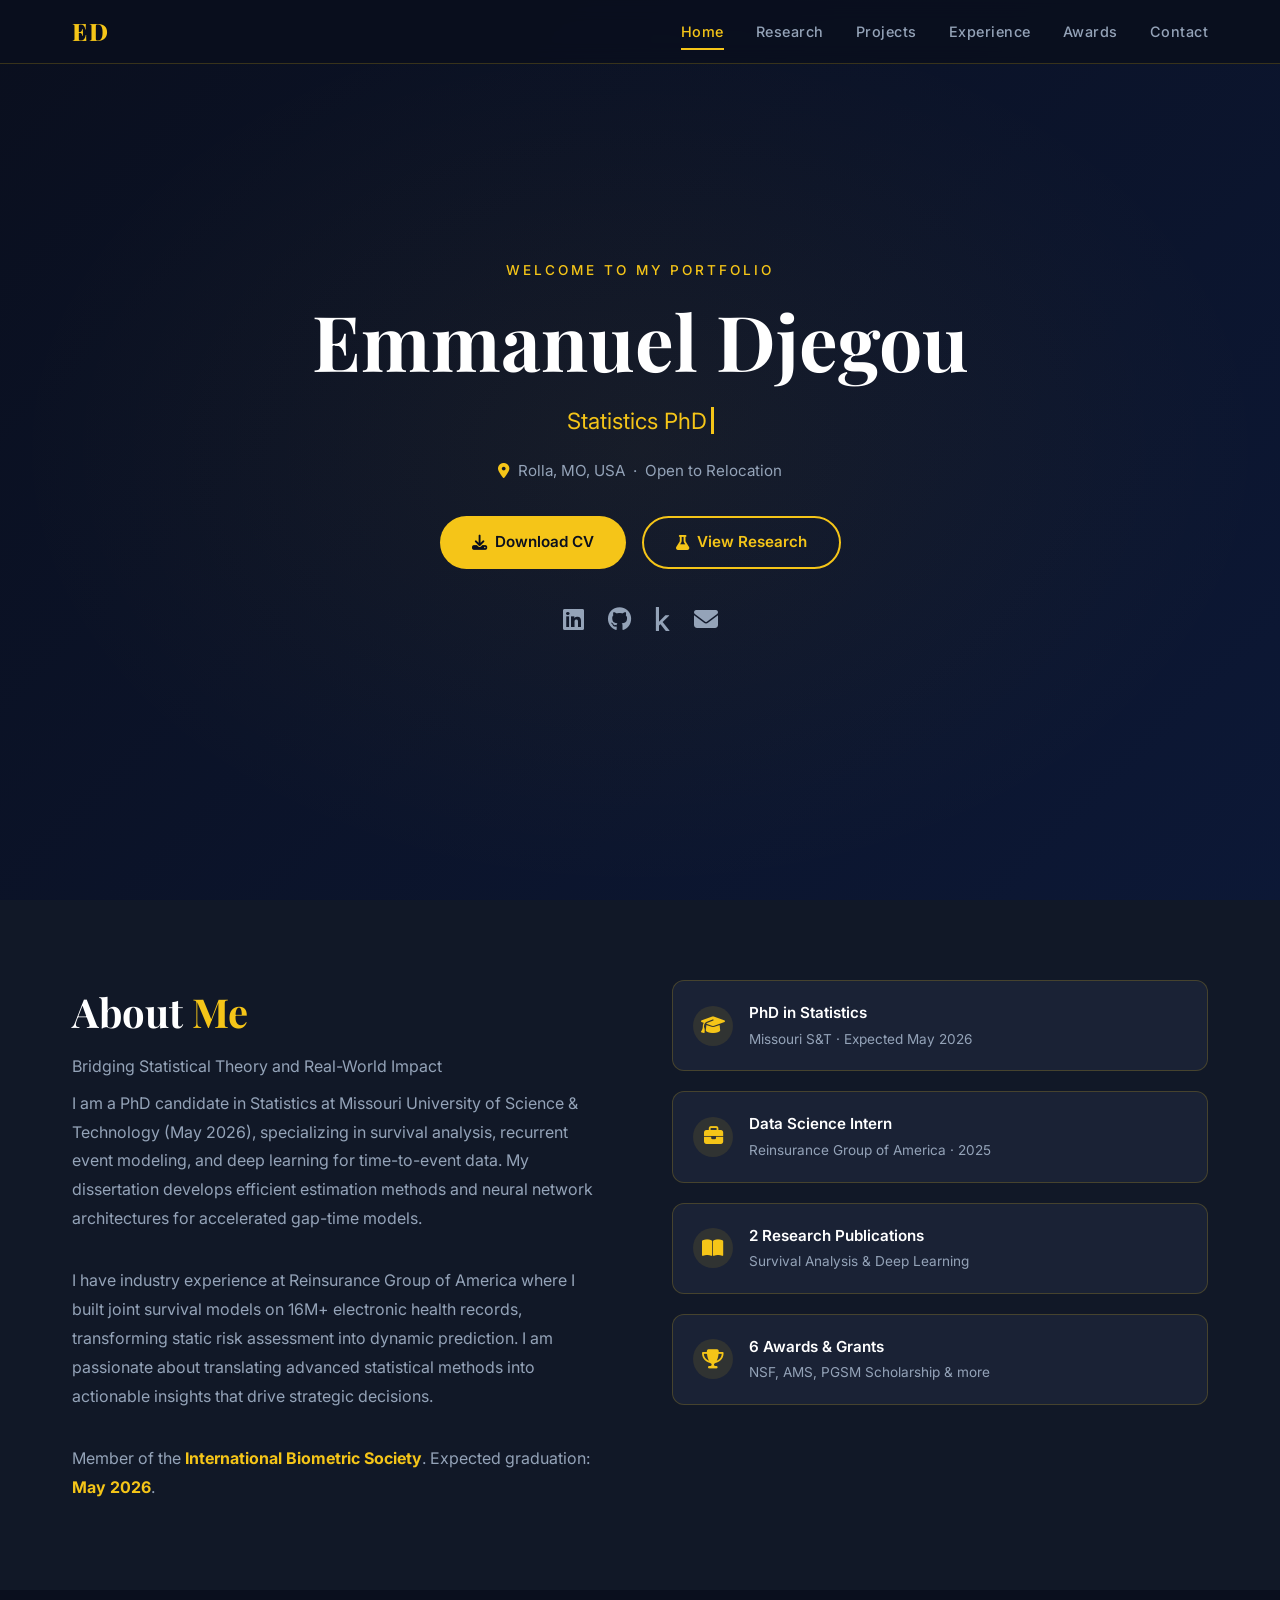
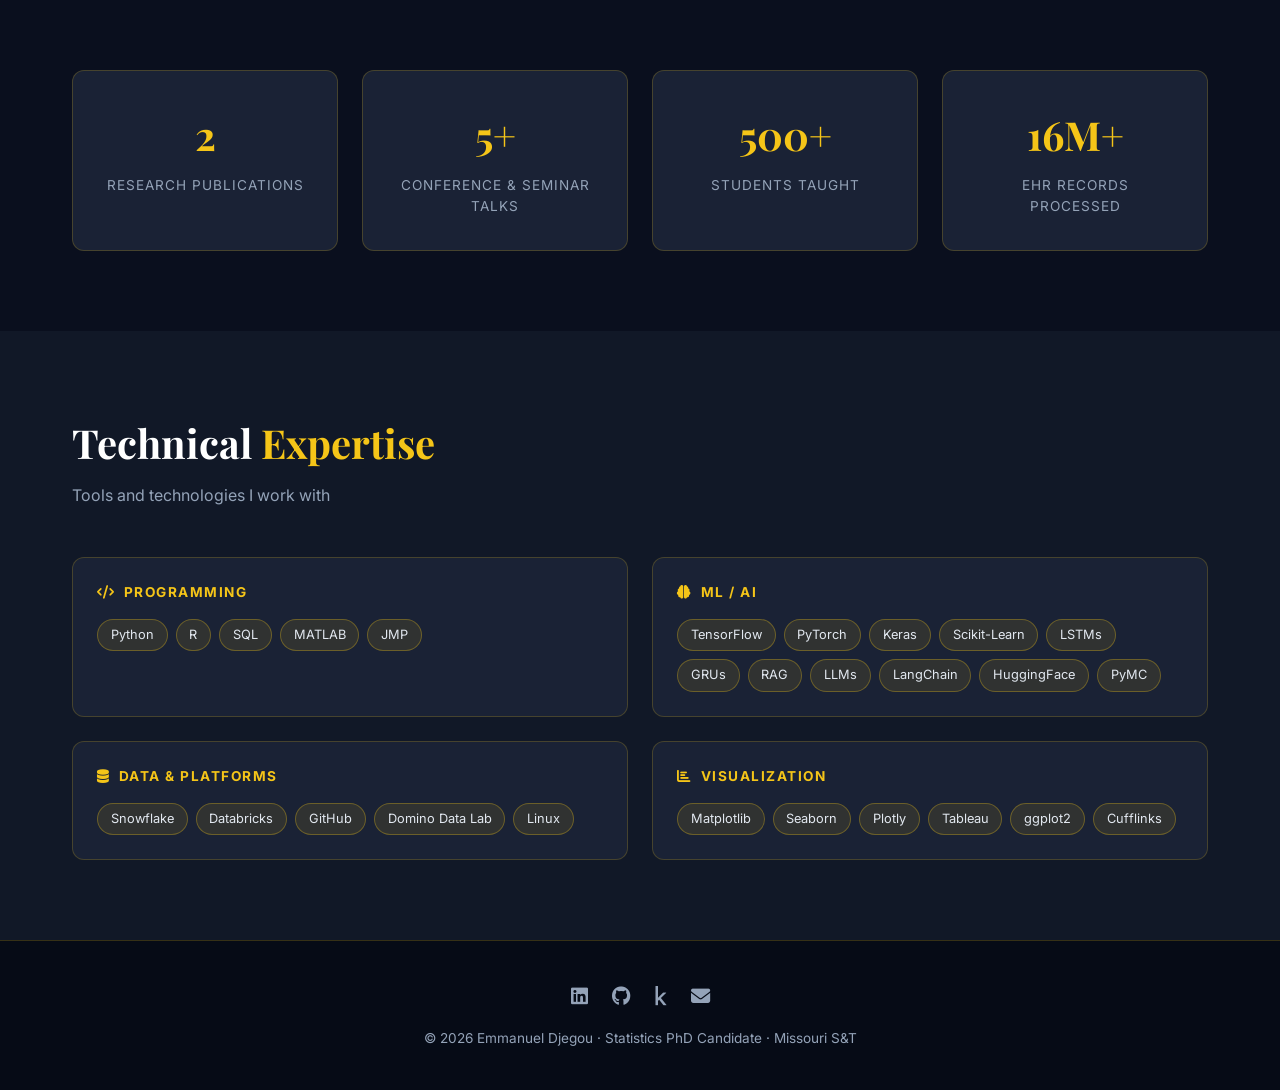
==== index.html @ 5331f529 "Build complete portfolio website for Emmanuel Djegou Agent-Logs-Url: https://github.com/EmmanuelMasa" ====
<!DOCTYPE html>
<html lang="en">
<head>
  <meta charset="UTF-8">
  <meta name="viewport" content="width=device-width, initial-scale=1.0">
  <meta name="description" content="Emmanuel Djegou — Statistics PhD Candidate at Missouri S&T specializing in survival analysis, deep learning, and recurrent event modeling.">
  <meta name="keywords" content="Emmanuel Djegou, Statistics, PhD, Survival Analysis, Deep Learning, Recurrent Events, Data Science, Missouri S&T">
  <meta property="og:title" content="Emmanuel Djegou | Statistics PhD & Data Scientist">
  <meta property="og:description" content="PhD candidate specializing in survival analysis, deep learning, and joint modeling for time-to-event data.">
  <meta property="og:type" content="website">
  <title>Emmanuel Djegou | Statistics PhD &amp; Data Scientist</title>
  <link rel="preconnect" href="https://fonts.googleapis.com">
  <link rel="preconnect" href="https://fonts.gstatic.com" crossorigin>
  <link href="https://fonts.googleapis.com/css2?family=Inter:wght@300;400;500;600;700&family=Playfair+Display:wght@400;600;700&display=swap" rel="stylesheet">
  <link rel="stylesheet" href="https://cdnjs.cloudflare.com/ajax/libs/font-awesome/6.5.0/css/all.min.css">
  <link rel="stylesheet" href="css/style.css">
  <link rel="stylesheet" href="css/animations.css">
</head>
<body>

  <!-- NAV -->
  <nav class="navbar">
    <div class="nav-container">
      <a href="index.html" class="nav-logo">ED</a>
      <button class="hamburger" aria-label="Toggle menu" aria-expanded="false">
        <span></span><span></span><span></span>
      </button>
      <ul class="nav-links">
        <li><a href="index.html">Home</a></li>
        <li><a href="research.html">Research</a></li>
        <li><a href="projects.html">Projects</a></li>
        <li><a href="experience.html">Experience</a></li>
        <li><a href="awards.html">Awards</a></li>
        <li><a href="contact.html">Contact</a></li>
      </ul>
    </div>
  </nav>

  <!-- HERO -->
  <section class="hero">
    <div class="hero-content">
      <p class="hero-eyebrow">Welcome to my portfolio</p>
      <h1 class="hero-name">Emmanuel Djegou</h1>
      <div class="hero-subtitle-wrapper">
        <span id="typing-text"></span><span class="typing-cursor"></span>
      </div>
      <p class="hero-location"><i class="fas fa-map-marker-alt"></i> Rolla, MO, USA &nbsp;&middot;&nbsp; Open to Relocation</p>
      <div class="hero-cta">
        <a href="files/cv.pdf" class="btn-primary" download><i class="fas fa-download"></i> Download CV</a>
        <a href="research.html" class="btn-secondary"><i class="fas fa-flask"></i> View Research</a>
      </div>
      <div class="hero-social">
        <a href="https://linkedin.com/in/emmanuel-djegou-5652b2254" target="_blank" rel="noopener" title="LinkedIn"><i class="fab fa-linkedin"></i></a>
        <a href="https://github.com/EmmanuelMasavoDjegou" target="_blank" rel="noopener" title="GitHub"><i class="fab fa-github"></i></a>
        <a href="https://www.kaggle.com/emmanueldjegou" target="_blank" rel="noopener" title="Kaggle"><i class="fab fa-kaggle"></i></a>
        <a href="mailto:emmanueldjegou5@gmail.com" title="Email"><i class="fas fa-envelope"></i></a>
      </div>
    </div>
  </section>

  <!-- ABOUT -->
  <section class="about-section">
    <div class="section-container">
      <div class="about-grid">
        <div class="about-text reveal">
          <h2 class="section-title">About <span>Me</span></h2>
          <p class="section-subtitle">Bridging Statistical Theory and Real-World Impact</p>
          <p>I am a PhD candidate in Statistics at Missouri University of Science &amp; Technology (May 2026), specializing in survival analysis, recurrent event modeling, and deep learning for time-to-event data. My dissertation develops efficient estimation methods and neural network architectures for accelerated gap-time models.</p>
          <br>
          <p>I have industry experience at Reinsurance Group of America where I built joint survival models on 16M+ electronic health records, transforming static risk assessment into dynamic prediction. I am passionate about translating advanced statistical methods into actionable insights that drive strategic decisions.</p>
          <br>
          <p>Member of the <strong style="color: var(--accent)">International Biometric Society</strong>. Expected graduation: <strong style="color: var(--accent)">May 2026</strong>.</p>
        </div>
        <div class="about-highlights reveal reveal-delay-2">
          <div class="highlight-item">
            <i class="fas fa-graduation-cap"></i>
            <div>
              <h4>PhD in Statistics</h4>
              <p>Missouri S&amp;T &middot; Expected May 2026</p>
            </div>
          </div>
          <div class="highlight-item">
            <i class="fas fa-briefcase"></i>
            <div>
              <h4>Data Science Intern</h4>
              <p>Reinsurance Group of America &middot; 2025</p>
            </div>
          </div>
          <div class="highlight-item">
            <i class="fas fa-book-open"></i>
            <div>
              <h4>2 Research Publications</h4>
              <p>Survival Analysis &amp; Deep Learning</p>
            </div>
          </div>
          <div class="highlight-item">
            <i class="fas fa-trophy"></i>
            <div>
              <h4>6 Awards &amp; Grants</h4>
              <p>NSF, AMS, PGSM Scholarship &amp; more</p>
            </div>
          </div>
        </div>
      </div>
    </div>
  </section>

  <!-- STATS -->
  <section class="stats-section">
    <div class="section-container">
      <div class="stats-grid">
        <div class="stat-card reveal reveal-delay-1">
          <div class="stat-number">2</div>
          <div class="stat-label">Research Publications</div>
        </div>
        <div class="stat-card reveal reveal-delay-2">
          <div class="stat-number">5+</div>
          <div class="stat-label">Conference &amp; Seminar Talks</div>
        </div>
        <div class="stat-card reveal reveal-delay-3">
          <div class="stat-number">500+</div>
          <div class="stat-label">Students Taught</div>
        </div>
        <div class="stat-card reveal reveal-delay-4">
          <div class="stat-number">16M+</div>
          <div class="stat-label">EHR Records Processed</div>
        </div>
      </div>
    </div>
  </section>

  <!-- SKILLS -->
  <section class="skills-section">
    <div class="section-container">
      <h2 class="section-title reveal">Technical <span>Expertise</span></h2>
      <p class="section-subtitle reveal">Tools and technologies I work with</p>
      <div class="skills-grid">
        <div class="skill-category reveal reveal-delay-1">
          <h3><i class="fas fa-code"></i> Programming</h3>
          <div class="skill-tags">
            <span class="skill-tag">Python</span>
            <span class="skill-tag">R</span>
            <span class="skill-tag">SQL</span>
            <span class="skill-tag">MATLAB</span>
            <span class="skill-tag">JMP</span>
          </div>
        </div>
        <div class="skill-category reveal reveal-delay-2">
          <h3><i class="fas fa-brain"></i> ML / AI</h3>
          <div class="skill-tags">
            <span class="skill-tag">TensorFlow</span>
            <span class="skill-tag">PyTorch</span>
            <span class="skill-tag">Keras</span>
            <span class="skill-tag">Scikit-Learn</span>
            <span class="skill-tag">LSTMs</span>
            <span class="skill-tag">GRUs</span>
            <span class="skill-tag">RAG</span>
            <span class="skill-tag">LLMs</span>
            <span class="skill-tag">LangChain</span>
            <span class="skill-tag">HuggingFace</span>
            <span class="skill-tag">PyMC</span>
          </div>
        </div>
        <div class="skill-category reveal reveal-delay-3">
          <h3><i class="fas fa-database"></i> Data &amp; Platforms</h3>
          <div class="skill-tags">
            <span class="skill-tag">Snowflake</span>
            <span class="skill-tag">Databricks</span>
            <span class="skill-tag">GitHub</span>
            <span class="skill-tag">Domino Data Lab</span>
            <span class="skill-tag">Linux</span>
          </div>
        </div>
        <div class="skill-category reveal reveal-delay-4">
          <h3><i class="fas fa-chart-bar"></i> Visualization</h3>
          <div class="skill-tags">
            <span class="skill-tag">Matplotlib</span>
            <span class="skill-tag">Seaborn</span>
            <span class="skill-tag">Plotly</span>
            <span class="skill-tag">Tableau</span>
            <span class="skill-tag">ggplot2</span>
            <span class="skill-tag">Cufflinks</span>
          </div>
        </div>
      </div>
    </div>
  </section>

  <!-- FOOTER -->
  <footer>
    <div class="footer-social">
      <a href="https://linkedin.com/in/emmanuel-djegou-5652b2254" target="_blank" rel="noopener"><i class="fab fa-linkedin"></i></a>
      <a href="https://github.com/EmmanuelMasavoDjegou" target="_blank" rel="noopener"><i class="fab fa-github"></i></a>
      <a href="https://www.kaggle.com/emmanueldjegou" target="_blank" rel="noopener"><i class="fab fa-kaggle"></i></a>
      <a href="mailto:emmanueldjegou5@gmail.com"><i class="fas fa-envelope"></i></a>
    </div>
    <p>&copy; 2026 Emmanuel Djegou &middot; Statistics PhD Candidate &middot; Missouri S&amp;T</p>
  </footer>

  <script src="js/main.js"></script>
</body>
</html>
---- css/style.css ----
/* ============================================================
   Emmanuel Djegou — Portfolio Stylesheet
   ============================================================ */

/* CSS Variables */
:root {
  --bg-primary: #0a0f1e;
  --bg-secondary: #111827;
  --bg-card: #1a2235;
  --accent: #f5c518;
  --accent-hover: #e6b800;
  --text-primary: #e2e8f0;
  --text-secondary: #94a3b8;
  --border: rgba(245, 197, 24, 0.2);
  --glass: rgba(26, 34, 53, 0.8);
  --shadow: 0 8px 32px rgba(0,0,0,0.4);
  --radius: 12px;
  --transition: all 0.3s cubic-bezier(0.4, 0, 0.2, 1);
}

/* ============================================================
   Global Reset & Base
   ============================================================ */
* {
  box-sizing: border-box;
  margin: 0;
  padding: 0;
}

html {
  scroll-behavior: smooth;
}

body {
  font-family: 'Inter', sans-serif;
  background: var(--bg-primary);
  color: var(--text-primary);
  line-height: 1.6;
  -webkit-font-smoothing: antialiased;
}

::selection {
  background: var(--accent);
  color: #0a0f1e;
}

a {
  color: inherit;
  text-decoration: none;
}

img {
  max-width: 100%;
  display: block;
}

/* ============================================================
   Navigation
   ============================================================ */
.navbar {
  position: fixed;
  top: 0;
  left: 0;
  right: 0;
  height: 64px;
  background: rgba(10, 15, 30, 0.95);
  backdrop-filter: blur(10px);
  -webkit-backdrop-filter: blur(10px);
  border-bottom: 1px solid var(--border);
  z-index: 1000;
  transition: var(--transition);
}

.navbar.scrolled {
  background: rgba(10, 15, 30, 0.99);
  box-shadow: 0 4px 20px rgba(0, 0, 0, 0.5);
}

.nav-container {
  max-width: 1200px;
  margin: 0 auto;
  padding: 0 2rem;
  height: 100%;
  display: flex;
  align-items: center;
  justify-content: space-between;
}

.nav-logo {
  font-family: 'Playfair Display', serif;
  color: var(--accent);
  font-size: 1.5rem;
  font-weight: 800;
  letter-spacing: 2px;
  text-decoration: none;
}

.nav-links {
  display: flex;
  gap: 2rem;
  list-style: none;
}

.nav-links a {
  color: var(--text-secondary);
  text-decoration: none;
  font-size: 0.9rem;
  font-weight: 500;
  letter-spacing: 0.5px;
  padding: 0.5rem 0;
  border-bottom: 2px solid transparent;
  transition: var(--transition);
}

.nav-links a:hover,
.nav-links a.active {
  color: var(--accent);
  border-bottom-color: var(--accent);
}

/* Hamburger */
.hamburger {
  display: none;
  flex-direction: column;
  justify-content: space-between;
  width: 28px;
  height: 20px;
  background: none;
  border: none;
  cursor: pointer;
  padding: 0;
}

.hamburger span {
  display: block;
  height: 2px;
  background: var(--text-primary);
  border-radius: 2px;
  transition: var(--transition);
}

.hamburger.open span:nth-child(1) {
  transform: translateY(9px) rotate(45deg);
}
.hamburger.open span:nth-child(2) {
  opacity: 0;
}
.hamburger.open span:nth-child(3) {
  transform: translateY(-9px) rotate(-45deg);
}

@media (max-width: 768px) {
  .hamburger {
    display: flex;
  }

  .nav-links {
    position: fixed;
    top: 64px;
    left: 0;
    right: 0;
    background: rgba(10, 15, 30, 0.98);
    backdrop-filter: blur(10px);
    flex-direction: column;
    align-items: center;
    gap: 0;
    padding: 0;
    max-height: 0;
    overflow: hidden;
    transition: max-height 0.3s ease, padding 0.3s ease;
    border-bottom: 1px solid var(--border);
  }

  .nav-links.nav-open {
    max-height: 400px;
    padding: 1rem 0;
  }

  .nav-links li {
    width: 100%;
    text-align: center;
  }

  .nav-links a {
    display: block;
    padding: 0.9rem 2rem;
    border-bottom: none;
    border-top: 1px solid rgba(255,255,255,0.05);
  }

  .nav-links a:hover,
  .nav-links a.active {
    background: rgba(245, 197, 24, 0.1);
    border-bottom: none;
  }
}

/* ============================================================
   Hero Section
   ============================================================ */
.hero {
  min-height: 100vh;
  display: flex;
  align-items: center;
  justify-content: center;
  text-align: center;
  background: linear-gradient(135deg, #0a0f1e, #0d1b3e, #0a0f1e, #1a0f2e);
  background-size: 400% 400%;
  animation: gradientShift 15s ease infinite;
  position: relative;
  overflow: hidden;
}

.hero::before {
  content: '';
  position: absolute;
  top: 0;
  left: 0;
  right: 0;
  bottom: 0;
  background: radial-gradient(ellipse at center, rgba(245,197,24,0.05) 0%, transparent 70%);
  pointer-events: none;
}

.hero-content {
  position: relative;
  z-index: 1;
  padding: 0 2rem;
  max-width: 800px;
}

.hero-eyebrow {
  font-size: 0.85rem;
  text-transform: uppercase;
  letter-spacing: 3px;
  color: var(--accent);
  margin-bottom: 1rem;
  font-weight: 500;
}

.hero-name {
  font-family: 'Playfair Display', serif;
  font-size: clamp(2.5rem, 6vw, 5rem);
  font-weight: 700;
  color: white;
  margin-bottom: 1rem;
  line-height: 1.1;
}

.hero-subtitle-wrapper {
  font-size: clamp(1rem, 2.5vw, 1.4rem);
  color: var(--accent);
  min-height: 2em;
  margin-bottom: 0.5rem;
  display: flex;
  align-items: center;
  justify-content: center;
}

.hero-location {
  color: var(--text-secondary);
  margin: 1rem 0;
  font-size: 0.95rem;
}

.hero-location i {
  color: var(--accent);
  margin-right: 0.3rem;
}

.hero-cta {
  display: flex;
  gap: 1rem;
  justify-content: center;
  flex-wrap: wrap;
  margin-top: 2rem;
}

.btn-primary {
  background: var(--accent);
  color: #0a0f1e;
  padding: 0.8rem 2rem;
  border-radius: 50px;
  font-weight: 600;
  font-size: 0.95rem;
  border: none;
  cursor: pointer;
  transition: var(--transition);
  text-decoration: none;
  display: inline-flex;
  align-items: center;
  gap: 0.5rem;
}

.btn-primary:hover {
  background: var(--accent-hover);
  transform: translateY(-2px);
  box-shadow: 0 8px 25px rgba(245, 197, 24, 0.4);
  color: #0a0f1e;
}

.btn-secondary {
  background: transparent;
  color: var(--accent);
  padding: 0.8rem 2rem;
  border-radius: 50px;
  font-weight: 600;
  font-size: 0.95rem;
  border: 2px solid var(--accent);
  cursor: pointer;
  transition: var(--transition);
  text-decoration: none;
  display: inline-flex;
  align-items: center;
  gap: 0.5rem;
}

.btn-secondary:hover {
  background: var(--accent);
  color: #0a0f1e;
  transform: translateY(-2px);
  box-shadow: 0 8px 25px rgba(245, 197, 24, 0.3);
}

.hero-social {
  display: flex;
  gap: 1.5rem;
  justify-content: center;
  margin-top: 2rem;
}

.hero-social a {
  color: var(--text-secondary);
  font-size: 1.5rem;
  transition: var(--transition);
  display: inline-block;
}

.hero-social a:hover {
  color: var(--accent);
  transform: translateY(-3px);
}

/* ============================================================
   Section Base Styles
   ============================================================ */
section {
  padding: 5rem 0;
}

.section-container {
  max-width: 1200px;
  margin: 0 auto;
  padding: 0 2rem;
}

.section-title {
  font-family: 'Playfair Display', serif;
  font-size: clamp(1.8rem, 4vw, 2.5rem);
  color: white;
  margin-bottom: 0.5rem;
}

.section-title span {
  color: var(--accent);
}

.section-subtitle {
  color: var(--text-secondary);
  margin-bottom: 3rem;
  font-size: 1rem;
}

/* Alternating section backgrounds */
.about-section,
.skills-section,
.contact-section {
  background: var(--bg-secondary);
}

.stats-section,
.hero-section {
  background: var(--bg-primary);
}

/* ============================================================
   About Section
   ============================================================ */
.about-grid {
  display: grid;
  grid-template-columns: 1fr 1fr;
  gap: 4rem;
  align-items: start;
}

.about-text p {
  color: var(--text-secondary);
  margin-bottom: 0.5rem;
  line-height: 1.8;
}

.about-highlights {
  display: flex;
  flex-direction: column;
  gap: 1.25rem;
}

.highlight-item {
  display: flex;
  align-items: center;
  gap: 1rem;
  background: var(--bg-card);
  border: 1px solid var(--border);
  border-radius: var(--radius);
  padding: 1.25rem;
  transition: var(--transition);
}

.highlight-item:hover {
  border-color: var(--accent);
  transform: translateX(4px);
}

.highlight-item > i {
  font-size: 1.2rem;
  color: var(--accent);
  background: rgba(245, 197, 24, 0.1);
  width: 40px;
  height: 40px;
  border-radius: 50%;
  display: flex;
  align-items: center;
  justify-content: center;
  flex-shrink: 0;
}

.highlight-item div h4 {
  color: white;
  font-size: 0.95rem;
  font-weight: 600;
  margin-bottom: 0.2rem;
}

.highlight-item div p {
  color: var(--text-secondary);
  font-size: 0.85rem;
}

@media (max-width: 768px) {
  .about-grid {
    grid-template-columns: 1fr;
    gap: 2rem;
  }
}

/* ============================================================
   Stats Section
   ============================================================ */
.stats-grid {
  display: grid;
  grid-template-columns: repeat(4, 1fr);
  gap: 1.5rem;
}

.stat-card {
  background: var(--bg-card);
  border: 1px solid var(--border);
  border-radius: var(--radius);
  padding: 2rem;
  text-align: center;
  transition: var(--transition);
}

.stat-card:hover {
  border-color: var(--accent);
  transform: translateY(-4px);
  box-shadow: 0 12px 30px rgba(245, 197, 24, 0.15);
}

.stat-number {
  font-family: 'Playfair Display', serif;
  font-size: 2.5rem;
  font-weight: 700;
  color: var(--accent);
}

.stat-label {
  color: var(--text-secondary);
  font-size: 0.85rem;
  text-transform: uppercase;
  letter-spacing: 1px;
  margin-top: 0.5rem;
}

@media (max-width: 768px) {
  .stats-grid {
    grid-template-columns: repeat(2, 1fr);
  }
}

@media (max-width: 480px) {
  .stats-grid {
    grid-template-columns: 1fr;
  }
}

/* ============================================================
   Skills Section
   ============================================================ */
.skills-grid {
  display: grid;
  grid-template-columns: repeat(2, 1fr);
  gap: 1.5rem;
}

.skill-category {
  background: var(--bg-card);
  border: 1px solid var(--border);
  border-radius: var(--radius);
  padding: 1.5rem;
  transition: var(--transition);
}

.skill-category:hover {
  border-color: var(--accent);
}

.skill-category h3 {
  color: var(--accent);
  margin-bottom: 1rem;
  font-size: 0.85rem;
  text-transform: uppercase;
  letter-spacing: 1.5px;
  display: flex;
  align-items: center;
  gap: 0.5rem;
}

.skill-tags {
  display: flex;
  flex-wrap: wrap;
  gap: 0.5rem;
}

.skill-tag {
  background: rgba(245, 197, 24, 0.1);
  color: var(--text-primary);
  border: 1px solid rgba(245, 197, 24, 0.3);
  border-radius: 20px;
  padding: 0.3rem 0.8rem;
  font-size: 0.8rem;
  transition: var(--transition);
}

.skill-tag:hover {
  background: rgba(245, 197, 24, 0.2);
  border-color: var(--accent);
}

@media (max-width: 768px) {
  .skills-grid {
    grid-template-columns: 1fr;
  }
}

/* ============================================================
   Glassmorphism Cards
   ============================================================ */
.glass-card {
  background: var(--glass);
  backdrop-filter: blur(10px);
  -webkit-backdrop-filter: blur(10px);
  border: 1px solid var(--border);
  border-radius: var(--radius);
  padding: 2rem;
  transition: var(--transition);
  position: relative;
}

.glass-card:hover {
  transform: translateY(-4px);
  border-color: var(--accent);
  box-shadow: 0 16px 40px rgba(245, 197, 24, 0.15);
}

.card-grid {
  display: grid;
  grid-template-columns: repeat(auto-fit, minmax(350px, 1fr));
  gap: 2rem;
}

.card-badge {
  display: inline-block;
  background: rgba(245, 197, 24, 0.15);
  color: var(--accent);
  border: 1px solid rgba(245, 197, 24, 0.4);
  border-radius: 20px;
  padding: 0.2rem 0.75rem;
  font-size: 0.8rem;
  font-weight: 600;
  margin-bottom: 1rem;
}

.card-title {
  font-family: 'Playfair Display', serif;
  font-size: 1.2rem;
  color: white;
  margin-bottom: 0.75rem;
  line-height: 1.4;
}

.card-authors {
  color: var(--text-secondary);
  font-size: 0.9rem;
  margin-bottom: 0.75rem;
  font-style: italic;
}

.card-description {
  color: var(--text-secondary);
  font-size: 0.9rem;
  line-height: 1.7;
  margin-bottom: 1rem;
}

.card-tags {
  display: flex;
  flex-wrap: wrap;
  gap: 0.5rem;
  margin-bottom: 1.5rem;
}

.card-tag {
  background: rgba(245, 197, 24, 0.08);
  color: var(--text-secondary);
  border: 1px solid rgba(245, 197, 24, 0.25);
  border-radius: 20px;
  padding: 0.2rem 0.65rem;
  font-size: 0.78rem;
  transition: var(--transition);
}

.card-link {
  display: inline-flex;
  align-items: center;
  gap: 0.5rem;
  color: var(--accent);
  text-decoration: none;
  font-weight: 600;
  font-size: 0.9rem;
  transition: var(--transition);
}

.card-link:hover {
  gap: 0.75rem;
  color: var(--accent-hover);
}

.card-lang-badge {
  position: absolute;
  top: 1.5rem;
  right: 1.5rem;
  background: transparent;
  color: var(--accent);
  border: 1px solid var(--accent);
  border-radius: 6px;
  padding: 0.15rem 0.6rem;
  font-size: 0.75rem;
  font-weight: 600;
}

.card-result {
  background: rgba(245, 197, 24, 0.08);
  border-left: 3px solid var(--accent);
  padding: 0.5rem 1rem;
  border-radius: 0 6px 6px 0;
  font-size: 0.88rem;
  color: var(--accent);
  font-weight: 600;
  margin-bottom: 1rem;
}

@media (max-width: 768px) {
  .card-grid {
    grid-template-columns: 1fr;
  }
}

/* ============================================================
   Timeline (Experience)
   ============================================================ */
.timeline {
  position: relative;
  padding-left: 2rem;
}

.timeline::before {
  content: '';
  position: absolute;
  left: 0;
  top: 0;
  bottom: 0;
  width: 2px;
  background: linear-gradient(to bottom, var(--accent), transparent);
}

.timeline-item {
  position: relative;
  padding-left: 2rem;
  padding-bottom: 3rem;
}

.timeline-item:last-child {
  padding-bottom: 0;
}

.timeline-item::before {
  content: '';
  position: absolute;
  left: -2.45rem;
  top: 0.4rem;
  width: 14px;
  height: 14px;
  border-radius: 50%;
  background: var(--accent);
  border: 3px solid var(--bg-primary);
  box-shadow: 0 0 0 3px rgba(245, 197, 24, 0.3);
}

.timeline-header {
  display: flex;
  justify-content: space-between;
  align-items: flex-start;
  flex-wrap: wrap;
  gap: 1rem;
  margin-bottom: 0.75rem;
}

.timeline-role {
  font-size: 1.1rem;
  font-weight: 600;
  color: white;
  margin-bottom: 0.25rem;
}

.timeline-company {
  color: var(--accent);
  font-size: 0.9rem;
  font-weight: 500;
}

.timeline-meta {
  text-align: right;
}

.timeline-date {
  color: var(--text-secondary);
  font-size: 0.85rem;
  white-space: nowrap;
  display: block;
}

.timeline-location {
  color: var(--text-secondary);
  font-size: 0.82rem;
  display: block;
  margin-top: 0.2rem;
}

.timeline-body {
  background: var(--bg-card);
  border: 1px solid var(--border);
  border-radius: var(--radius);
  padding: 1.25rem 1.5rem;
}

.timeline-item ul {
  list-style: none;
  margin-top: 0;
}

.timeline-item ul li {
  color: var(--text-secondary);
  font-size: 0.9rem;
  padding: 0.3rem 0;
  padding-left: 1.2rem;
  position: relative;
}

.timeline-item ul li::before {
  content: '▸';
  position: absolute;
  left: 0;
  color: var(--accent);
}

/* ============================================================
   Education
   ============================================================ */
.edu-grid {
  display: grid;
  grid-template-columns: repeat(auto-fit, minmax(300px, 1fr));
  gap: 1.5rem;
}

.edu-card {
  background: var(--bg-card);
  border: 1px solid var(--border);
  border-radius: var(--radius);
  padding: 1.75rem;
  transition: var(--transition);
}

.edu-card:hover {
  border-color: var(--accent);
}

.edu-degree {
  font-family: 'Playfair Display', serif;
  font-size: 1.15rem;
  color: white;
  margin-bottom: 0.3rem;
}

.edu-school {
  color: var(--accent);
  font-size: 0.9rem;
  font-weight: 500;
  margin-bottom: 0.5rem;
}

.edu-date {
  color: var(--text-secondary);
  font-size: 0.85rem;
  margin-bottom: 1rem;
}

.edu-details {
  color: var(--text-secondary);
  font-size: 0.88rem;
  line-height: 1.7;
}

.edu-details li {
  list-style: none;
  padding-left: 1.2rem;
  position: relative;
  margin-bottom: 0.3rem;
}

.edu-details li::before {
  content: '▸';
  position: absolute;
  left: 0;
  color: var(--accent);
  font-size: 0.8rem;
}

.coursework-grid {
  display: grid;
  grid-template-columns: 1fr 1fr;
  gap: 0.25rem 1rem;
  margin-top: 0.75rem;
}

/* ============================================================
   Awards Grid
   ============================================================ */
.awards-grid {
  display: grid;
  grid-template-columns: repeat(auto-fit, minmax(280px, 1fr));
  gap: 1.5rem;
}

.award-card {
  background: var(--bg-card);
  border: 1px solid var(--border);
  border-radius: var(--radius);
  padding: 1.5rem;
  border-left: 4px solid var(--accent);
  transition: var(--transition);
}

.award-card:hover {
  transform: translateY(-3px);
  box-shadow: var(--shadow);
}

.award-title {
  color: white;
  font-weight: 600;
  font-size: 0.95rem;
  margin-bottom: 0.4rem;
}

.award-org {
  color: var(--text-secondary);
  font-size: 0.85rem;
  margin-bottom: 0.4rem;
}

.award-date {
  color: var(--accent);
  font-size: 0.85rem;
  font-weight: 600;
}

.cert-card {
  background: var(--bg-card);
  border: 1px solid var(--border);
  border-radius: var(--radius);
  padding: 1.5rem;
  border-left: 4px solid #4a9eff;
  transition: var(--transition);
}

.cert-card:hover {
  transform: translateY(-3px);
  box-shadow: var(--shadow);
}

.cert-title {
  color: white;
  font-weight: 600;
  font-size: 0.95rem;
  margin-bottom: 0.4rem;
}

.cert-issuer {
  color: var(--text-secondary);
  font-size: 0.85rem;
  margin-bottom: 0.4rem;
}

.cert-date {
  color: #4a9eff;
  font-size: 0.85rem;
  font-weight: 600;
}

/* ============================================================
   Conference Talks
   ============================================================ */
.talks-section h3 {
  font-size: 1.1rem;
  color: white;
  margin: 2rem 0 1rem;
  padding-bottom: 0.5rem;
  border-bottom: 1px solid var(--border);
}

.talks-section h3:first-child {
  margin-top: 0;
}

.talk-card {
  background: var(--bg-card);
  border: 1px solid var(--border);
  border-radius: var(--radius);
  padding: 1.25rem 1.5rem;
  margin-bottom: 1rem;
  display: flex;
  align-items: flex-start;
  gap: 1rem;
  transition: var(--transition);
}

.talk-card:hover {
  border-color: var(--accent);
  transform: translateX(4px);
}

.talk-icon {
  color: var(--accent);
  font-size: 1rem;
  margin-top: 0.2rem;
  flex-shrink: 0;
}

.talk-content {
  flex: 1;
}

.talk-title {
  color: white;
  font-weight: 600;
  font-size: 0.95rem;
  margin-bottom: 0.4rem;
}

.talk-venue {
  color: var(--text-secondary);
  font-size: 0.85rem;
}

.talk-date-badge {
  background: rgba(245, 197, 24, 0.1);
  color: var(--accent);
  border: 1px solid rgba(245, 197, 24, 0.3);
  border-radius: 20px;
  padding: 0.2rem 0.75rem;
  font-size: 0.78rem;
  font-weight: 600;
  white-space: nowrap;
  flex-shrink: 0;
}

/* ============================================================
   Leadership Cards
   ============================================================ */
.leadership-grid {
  display: grid;
  grid-template-columns: repeat(auto-fit, minmax(340px, 1fr));
  gap: 1.5rem;
}

.leadership-card {
  background: var(--bg-card);
  border: 1px solid var(--border);
  border-radius: var(--radius);
  padding: 1.75rem;
  transition: var(--transition);
}

.leadership-card:hover {
  border-color: var(--accent);
}

.leadership-role {
  font-size: 1.05rem;
  font-weight: 600;
  color: white;
  margin-bottom: 0.25rem;
}

.leadership-org {
  color: var(--accent);
  font-size: 0.9rem;
  margin-bottom: 0.5rem;
}

.leadership-period {
  color: var(--text-secondary);
  font-size: 0.85rem;
  margin-bottom: 1rem;
}

.leadership-card ul {
  list-style: none;
}

.leadership-card ul li {
  color: var(--text-secondary);
  font-size: 0.88rem;
  padding: 0.3rem 0;
  padding-left: 1.2rem;
  position: relative;
}

.leadership-card ul li::before {
  content: '▸';
  position: absolute;
  left: 0;
  color: var(--accent);
}

/* ============================================================
   Contact
   ============================================================ */
.contact-grid {
  display: grid;
  grid-template-columns: 1fr 1fr;
  gap: 3rem;
}

.contact-info-title {
  font-family: 'Playfair Display', serif;
  font-size: 1.3rem;
  color: white;
  margin-bottom: 1.5rem;
}

.contact-card {
  background: var(--bg-card);
  border: 1px solid var(--border);
  border-radius: var(--radius);
  padding: 1.25rem;
  display: flex;
  align-items: center;
  gap: 1rem;
  margin-bottom: 1rem;
  transition: var(--transition);
}

.contact-card:hover {
  border-color: var(--accent);
}

.contact-icon {
  width: 48px;
  height: 48px;
  background: rgba(245, 197, 24, 0.1);
  border-radius: 50%;
  display: flex;
  align-items: center;
  justify-content: center;
  color: var(--accent);
  font-size: 1.2rem;
  flex-shrink: 0;
}

.contact-text .contact-label {
  color: var(--text-secondary);
  font-size: 0.8rem;
  text-transform: uppercase;
  letter-spacing: 1px;
  display: block;
  margin-bottom: 0.2rem;
}

.contact-text .contact-value {
  color: white;
  text-decoration: none;
  font-size: 0.92rem;
  transition: var(--transition);
}

.contact-text .contact-value:hover {
  color: var(--accent);
}

.availability-note {
  background: rgba(245, 197, 24, 0.08);
  border: 1px solid rgba(245, 197, 24, 0.2);
  border-radius: var(--radius);
  padding: 1rem 1.25rem;
  margin-top: 1.5rem;
}

.availability-note p {
  color: var(--text-secondary);
  font-size: 0.88rem;
  line-height: 1.6;
}

.availability-note strong {
  color: var(--accent);
}

/* Contact Form */
.contact-form-title {
  font-family: 'Playfair Display', serif;
  font-size: 1.3rem;
  color: white;
  margin-bottom: 1.5rem;
}

.contact-form {
  display: flex;
  flex-direction: column;
  gap: 1rem;
}

.form-group {
  display: flex;
  flex-direction: column;
  gap: 0.4rem;
}

.form-group label {
  color: var(--text-secondary);
  font-size: 0.85rem;
  font-weight: 500;
  text-transform: uppercase;
  letter-spacing: 0.5px;
}

.form-group input,
.form-group textarea,
.form-group select {
  background: var(--bg-card);
  border: 1px solid var(--border);
  color: var(--text-primary);
  border-radius: 8px;
  padding: 0.875rem 1rem;
  width: 100%;
  outline: none;
  font-family: 'Inter', sans-serif;
  font-size: 0.9rem;
  transition: var(--transition);
}

.form-group input::placeholder,
.form-group textarea::placeholder {
  color: var(--text-secondary);
}

.form-group input:focus,
.form-group textarea:focus {
  border-color: var(--accent);
  box-shadow: 0 0 0 3px rgba(245, 197, 24, 0.1);
}

.form-group textarea {
  resize: vertical;
  min-height: 140px;
}

.btn-primary.full-width {
  width: 100%;
  justify-content: center;
}

@media (max-width: 768px) {
  .contact-grid {
    grid-template-columns: 1fr;
    gap: 2rem;
  }
}

/* ============================================================
   Page Header (inner pages)
   ============================================================ */
.page-header {
  padding: 8rem 2rem 4rem;
  background: var(--bg-secondary);
  text-align: center;
  border-bottom: 1px solid var(--border);
}

.page-header .section-title {
  font-size: clamp(2rem, 5vw, 3rem);
  margin-bottom: 0.75rem;
}

.page-header .section-subtitle {
  margin-bottom: 0;
  font-size: 1.05rem;
}

/* ============================================================
   Footer
   ============================================================ */
footer {
  background: #060b16;
  border-top: 1px solid var(--border);
  padding: 2.5rem 2rem;
  text-align: center;
}

.footer-social {
  display: flex;
  justify-content: center;
  gap: 1.5rem;
  margin-bottom: 1rem;
}

.footer-social a {
  color: var(--text-secondary);
  font-size: 1.2rem;
  transition: var(--transition);
  display: inline-block;
}

.footer-social a:hover {
  color: var(--accent);
  transform: translateY(-2px);
}

footer p {
  color: var(--text-secondary);
  font-size: 0.85rem;
}

/* ============================================================
   Utility
   ============================================================ */
.section-divider {
  height: 1px;
  background: var(--border);
  margin: 3rem 0;
}

.text-accent {
  color: var(--accent);
}

.mb-1 { margin-bottom: 0.5rem; }
.mb-2 { margin-bottom: 1rem; }
.mb-3 { margin-bottom: 1.5rem; }

/* ============================================================
   Responsive General
   ============================================================ */
@media (max-width: 480px) {
  .hero-cta {
    flex-direction: column;
    align-items: center;
  }

  .btn-primary,
  .btn-secondary {
    width: 100%;
    justify-content: center;
  }

  section {
    padding: 3.5rem 0;
  }

  .page-header {
    padding: 7rem 1.5rem 3rem;
  }
}
---- css/animations.css ----
/* Fade-in-up animation for scroll reveal */
.reveal {
  opacity: 0;
  transform: translateY(30px);
  transition: opacity 0.7s ease, transform 0.7s ease;
}
.reveal.visible {
  opacity: 1;
  transform: translateY(0);
}

/* Stagger delays for grid items */
.reveal-delay-1 { transition-delay: 0.1s; }
.reveal-delay-2 { transition-delay: 0.2s; }
.reveal-delay-3 { transition-delay: 0.3s; }
.reveal-delay-4 { transition-delay: 0.4s; }

/* Hero gradient animation */
@keyframes gradientShift {
  0% { background-position: 0% 50%; }
  50% { background-position: 100% 50%; }
  100% { background-position: 0% 50%; }
}

/* Typing cursor blink */
@keyframes blink {
  0%, 100% { opacity: 1; }
  50% { opacity: 0; }
}
.typing-cursor {
  display: inline-block;
  width: 3px;
  height: 1.2em;
  background: var(--accent);
  margin-left: 4px;
  vertical-align: middle;
  animation: blink 1s infinite;
}

/* Pulse glow for accent elements */
@keyframes pulseGlow {
  0%, 100% { box-shadow: 0 0 8px rgba(245,197,24,0.3); }
  50% { box-shadow: 0 0 20px rgba(245,197,24,0.6); }
}

/* Page fade transition */
@keyframes pageFadeIn {
  from { opacity: 0; }
  to { opacity: 1; }
}
body {
  animation: pageFadeIn 0.4s ease;
}
body.fade-out {
  opacity: 0;
  transition: opacity 0.3s ease;
}

/* Shimmer effect for stat numbers */
@keyframes shimmer {
  0% { background-position: -200% center; }
  100% { background-position: 200% center; }
}

/* Float animation for hero elements */
@keyframes float {
  0%, 100% { transform: translateY(0px); }
  50% { transform: translateY(-8px); }
}
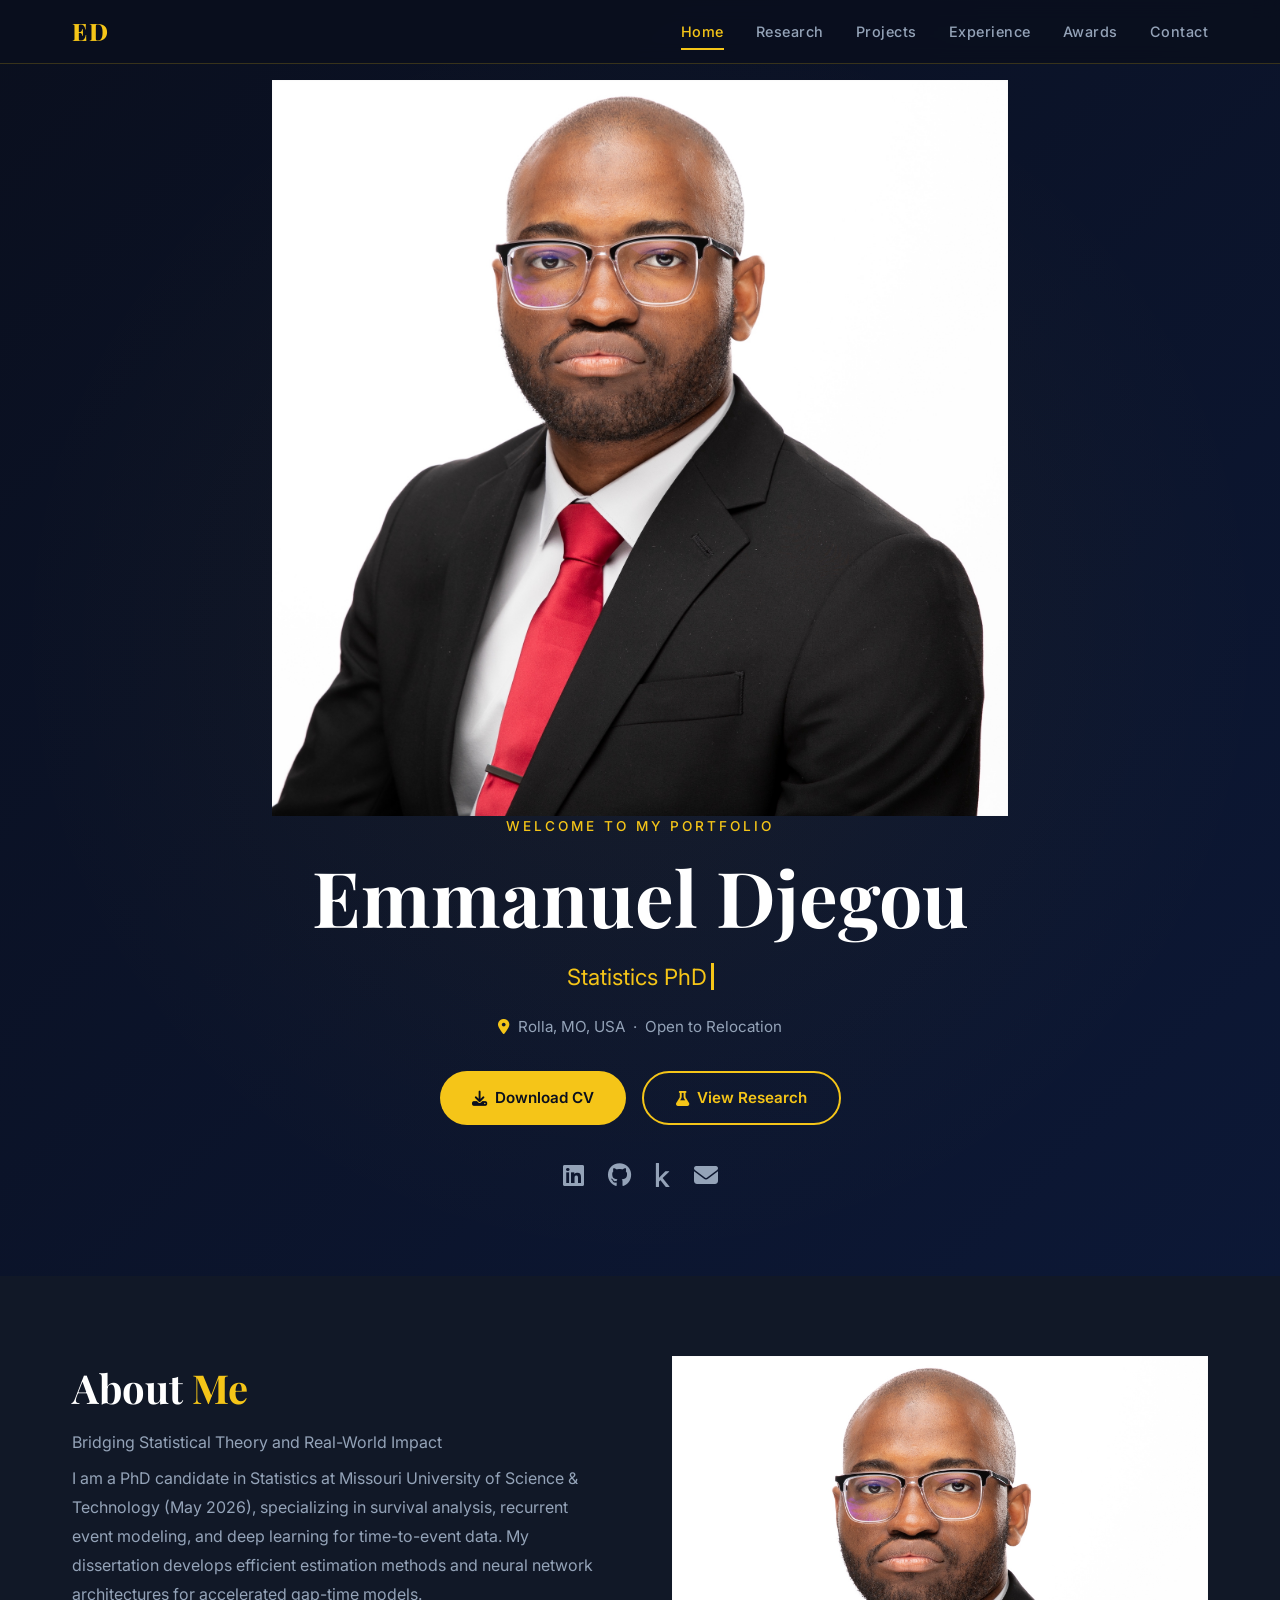
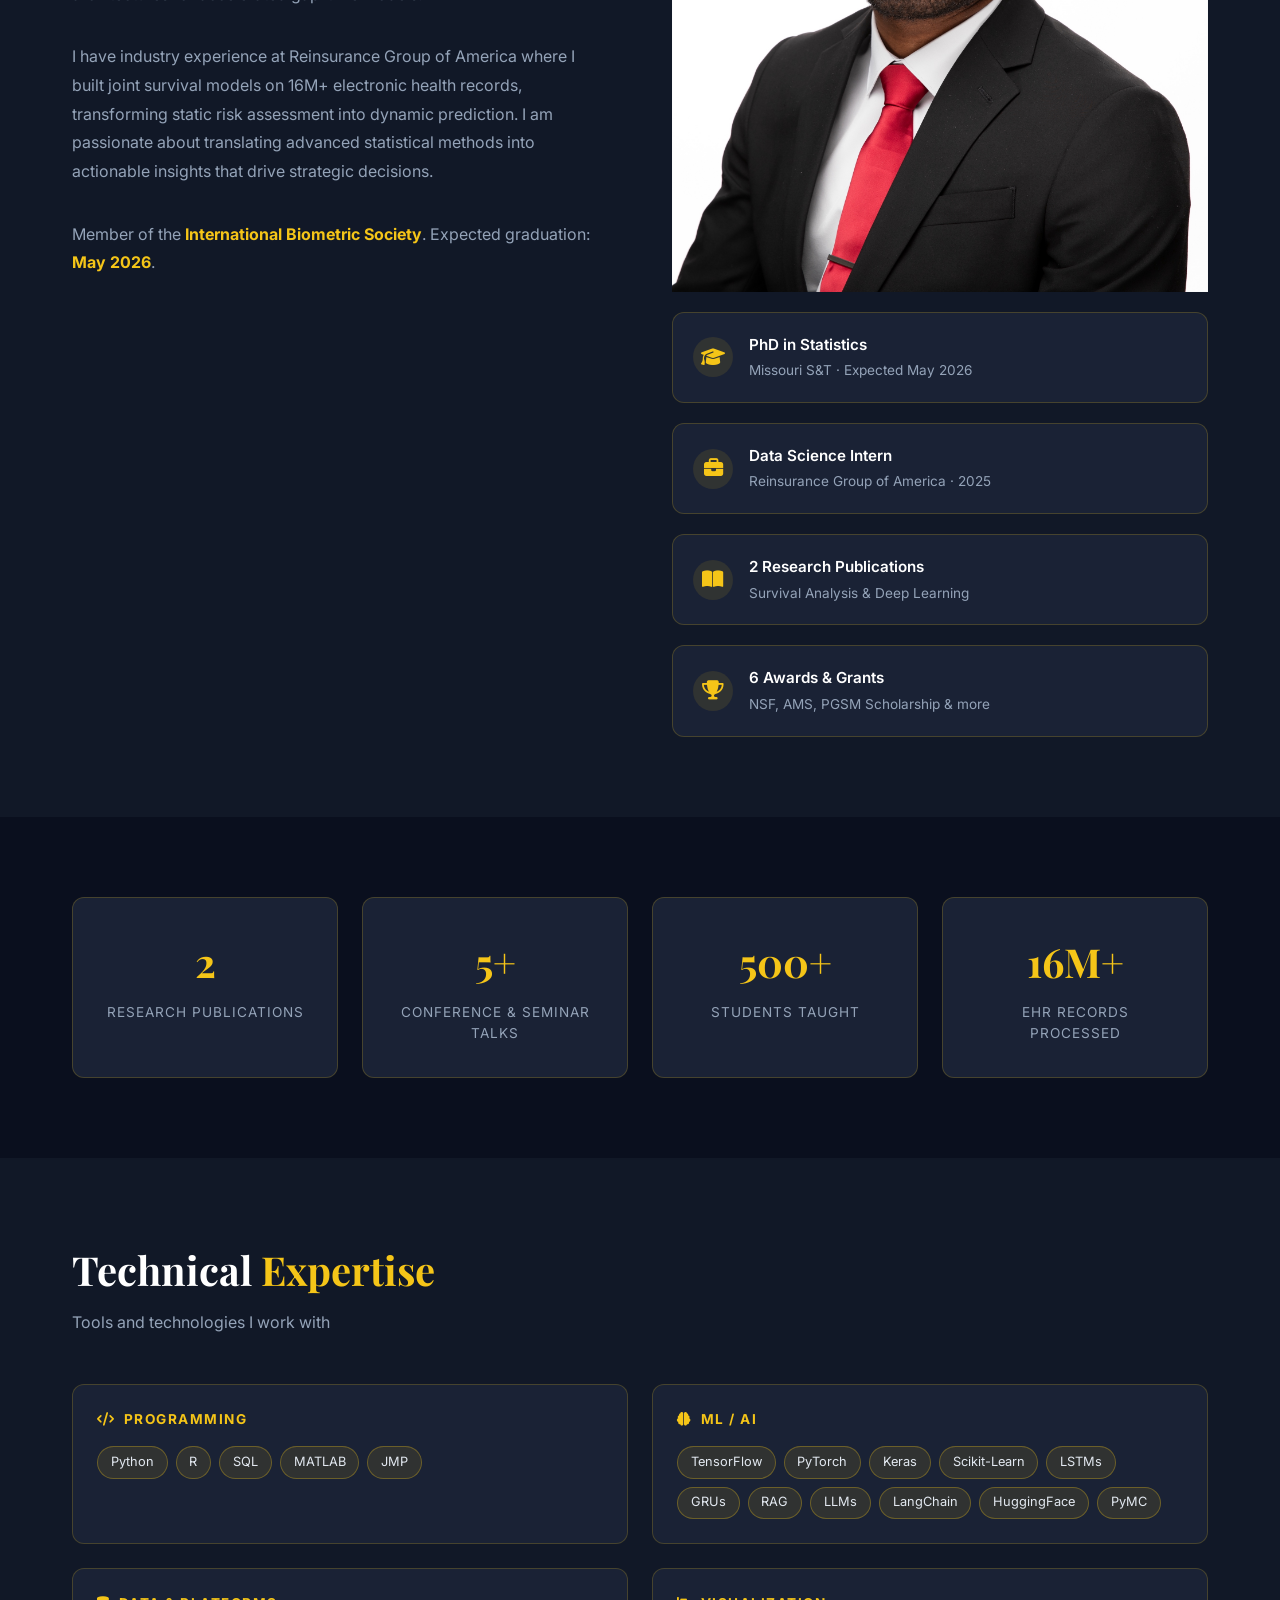
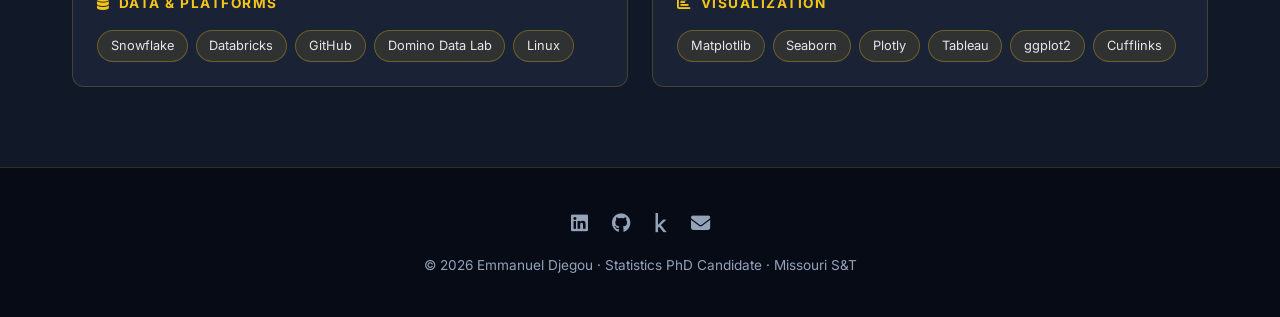
==== commit 46db8223: "Update index.html to add profile photo in hero and about sections" ====
--- a/index.html
+++ b/index.html
@@ -7,6 +7,7 @@
   <meta name="keywords" content="Emmanuel Djegou, Statistics, PhD, Survival Analysis, Deep Learning, Recurrent Events, Data Science, Missouri S&T">
   <meta property="og:title" content="Emmanuel Djegou | Statistics PhD & Data Scientist">
   <meta property="og:description" content="PhD candidate specializing in survival analysis, deep learning, and joint modeling for time-to-event data.">
+  <meta property="og:image" content="images/profile.jpg">
   <meta property="og:type" content="website">
   <title>Emmanuel Djegou | Statistics PhD &amp; Data Scientist</title>
   <link rel="preconnect" href="https://fonts.googleapis.com">
@@ -39,6 +40,9 @@
   <!-- HERO -->
   <section class="hero">
     <div class="hero-content">
+      <div class="hero-photo-wrapper">
+        <img src="images/profile.jpg" alt="Emmanuel Djegou" class="hero-photo">
+      </div>
       <p class="hero-eyebrow">Welcome to my portfolio</p>
       <h1 class="hero-name">Emmanuel Djegou</h1>
       <div class="hero-subtitle-wrapper">
@@ -72,6 +76,9 @@
           <p>Member of the <strong style="color: var(--accent)">International Biometric Society</strong>. Expected graduation: <strong style="color: var(--accent)">May 2026</strong>.</p>
         </div>
         <div class="about-highlights reveal reveal-delay-2">
+          <div class="about-photo-card">
+            <img src="images/profile.jpg" alt="Emmanuel Djegou" class="about-photo">
+          </div>
           <div class="highlight-item">
             <i class="fas fa-graduation-cap"></i>
             <div>
@@ -199,4 +206,4 @@
 
   <script src="js/main.js"></script>
 </body>
-</html>
+</html>
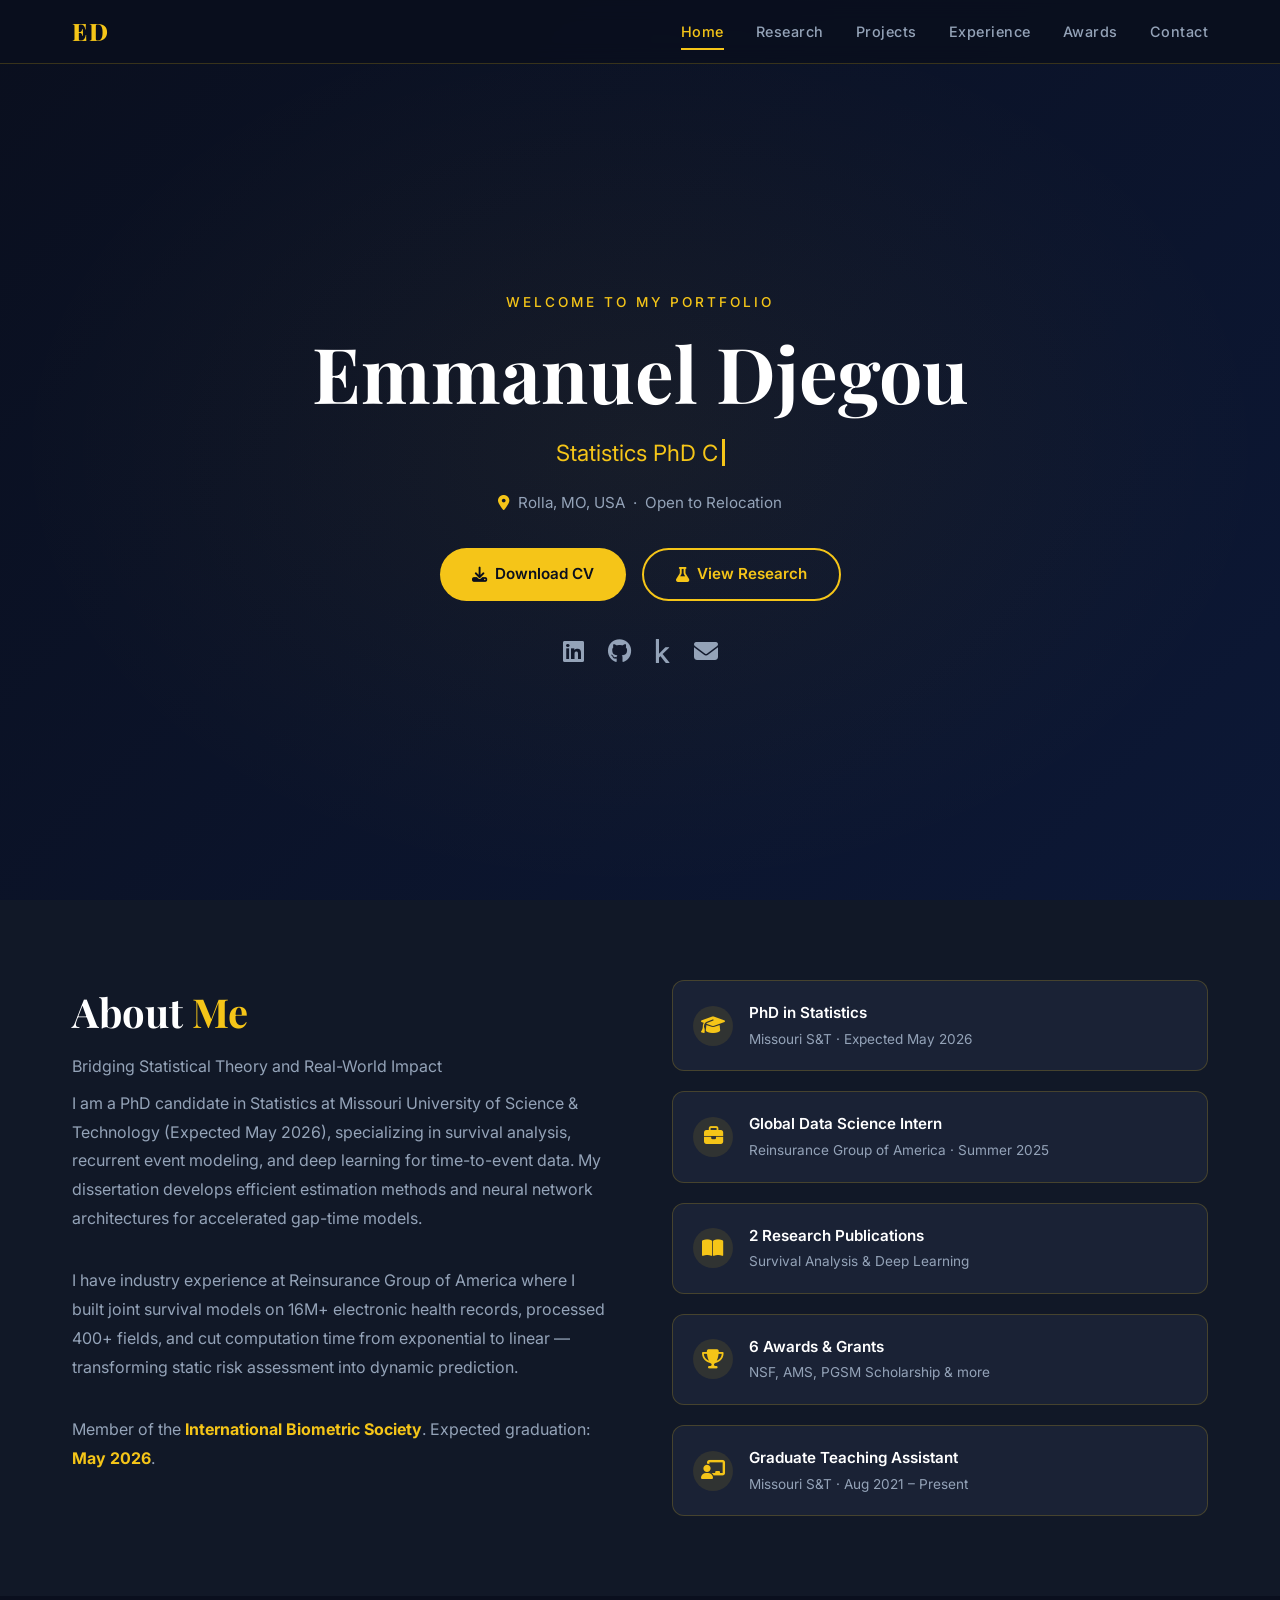
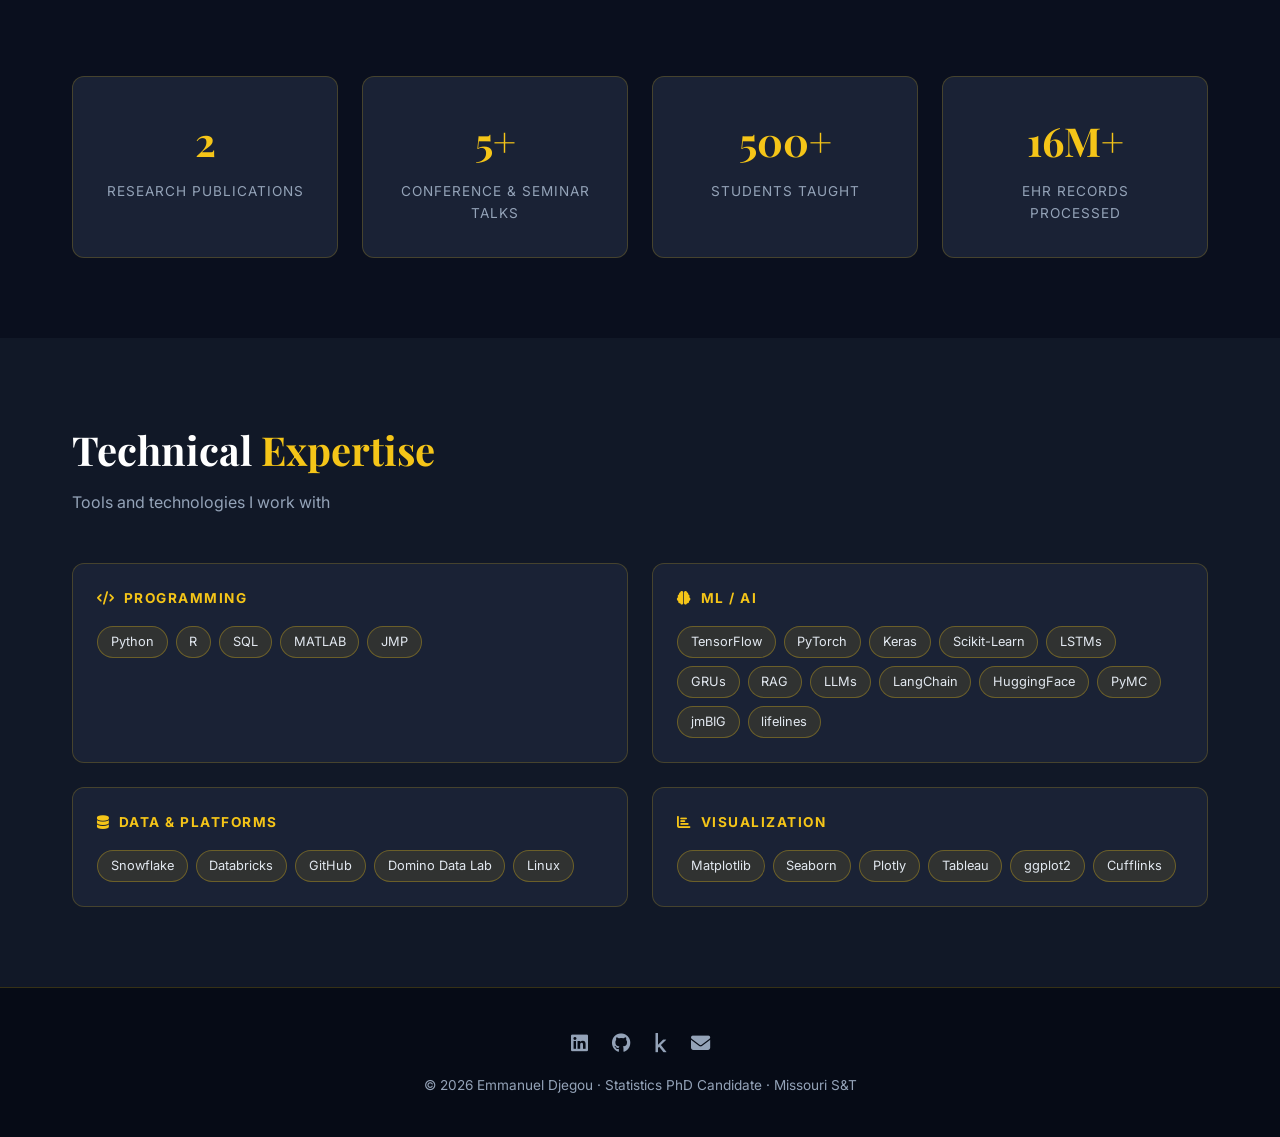
==== commit 8fcd279a: "Update index.html with new content" ====
--- a/index.html
+++ b/index.html
@@ -7,7 +7,6 @@
   <meta name="keywords" content="Emmanuel Djegou, Statistics, PhD, Survival Analysis, Deep Learning, Recurrent Events, Data Science, Missouri S&T">
   <meta property="og:title" content="Emmanuel Djegou | Statistics PhD & Data Scientist">
   <meta property="og:description" content="PhD candidate specializing in survival analysis, deep learning, and joint modeling for time-to-event data.">
-  <meta property="og:image" content="images/profile.jpg">
   <meta property="og:type" content="website">
   <title>Emmanuel Djegou | Statistics PhD &amp; Data Scientist</title>
   <link rel="preconnect" href="https://fonts.googleapis.com">
@@ -40,9 +39,6 @@
   <!-- HERO -->
   <section class="hero">
     <div class="hero-content">
-      <div class="hero-photo-wrapper">
-        <img src="images/profile.jpg" alt="Emmanuel Djegou" class="hero-photo">
-      </div>
       <p class="hero-eyebrow">Welcome to my portfolio</p>
       <h1 class="hero-name">Emmanuel Djegou</h1>
       <div class="hero-subtitle-wrapper">
@@ -69,16 +65,13 @@
         <div class="about-text reveal">
           <h2 class="section-title">About <span>Me</span></h2>
           <p class="section-subtitle">Bridging Statistical Theory and Real-World Impact</p>
-          <p>I am a PhD candidate in Statistics at Missouri University of Science &amp; Technology (May 2026), specializing in survival analysis, recurrent event modeling, and deep learning for time-to-event data. My dissertation develops efficient estimation methods and neural network architectures for accelerated gap-time models.</p>
+          <p>I am a PhD candidate in Statistics at Missouri University of Science &amp; Technology (Expected May 2026), specializing in survival analysis, recurrent event modeling, and deep learning for time-to-event data. My dissertation develops efficient estimation methods and neural network architectures for accelerated gap-time models.</p>
           <br>
-          <p>I have industry experience at Reinsurance Group of America where I built joint survival models on 16M+ electronic health records, transforming static risk assessment into dynamic prediction. I am passionate about translating advanced statistical methods into actionable insights that drive strategic decisions.</p>
+          <p>I have industry experience at Reinsurance Group of America where I built joint survival models on 16M+ electronic health records, processed 400+ fields, and cut computation time from exponential to linear — transforming static risk assessment into dynamic prediction.</p>
           <br>
           <p>Member of the <strong style="color: var(--accent)">International Biometric Society</strong>. Expected graduation: <strong style="color: var(--accent)">May 2026</strong>.</p>
         </div>
         <div class="about-highlights reveal reveal-delay-2">
-          <div class="about-photo-card">
-            <img src="images/profile.jpg" alt="Emmanuel Djegou" class="about-photo">
-          </div>
           <div class="highlight-item">
             <i class="fas fa-graduation-cap"></i>
             <div>
@@ -89,8 +82,8 @@
           <div class="highlight-item">
             <i class="fas fa-briefcase"></i>
             <div>
-              <h4>Data Science Intern</h4>
-              <p>Reinsurance Group of America &middot; 2025</p>
+              <h4>Global Data Science Intern</h4>
+              <p>Reinsurance Group of America &middot; Summer 2025</p>
             </div>
           </div>
           <div class="highlight-item">
@@ -105,6 +98,13 @@
             <div>
               <h4>6 Awards &amp; Grants</h4>
               <p>NSF, AMS, PGSM Scholarship &amp; more</p>
+            </div>
+          </div>
+          <div class="highlight-item">
+            <i class="fas fa-chalkboard-teacher"></i>
+            <div>
+              <h4>Graduate Teaching Assistant</h4>
+              <p>Missouri S&amp;T &middot; Aug 2021 &ndash; Present</p>
             </div>
           </div>
         </div>
@@ -166,6 +166,8 @@
             <span class="skill-tag">LangChain</span>
             <span class="skill-tag">HuggingFace</span>
             <span class="skill-tag">PyMC</span>
+            <span class="skill-tag">jmBIG</span>
+            <span class="skill-tag">lifelines</span>
           </div>
         </div>
         <div class="skill-category reveal reveal-delay-3">
--- a/css/style.css
+++ b/css/style.css
@@ -21,1294 +21,232 @@
 /* ============================================================
    Global Reset & Base
    ============================================================ */
-* {
-  box-sizing: border-box;
-  margin: 0;
-  padding: 0;
+* { box-sizing: border-box; margin: 0; padding: 0; }
+html { scroll-behavior: smooth; }
+body { font-family: 'Inter', sans-serif; background: var(--bg-primary); color: var(--text-primary); line-height: 1.6; -webkit-font-smoothing: antialiased; }
+::selection { background: var(--accent); color: #0a0f1e; }
+a { color: inherit; text-decoration: none; }
+img { max-width: 100%; display: block; }
+
+/* ============================================================
+   Navigation
+   ============================================================ */
+.navbar { position: fixed; top: 0; left: 0; right: 0; height: 64px; background: rgba(10,15,30,0.95); backdrop-filter: blur(10px); -webkit-backdrop-filter: blur(10px); border-bottom: 1px solid var(--border); z-index: 1000; transition: var(--transition); }
+.navbar.scrolled { background: rgba(10,15,30,0.99); box-shadow: 0 4px 20px rgba(0,0,0,0.5); }
+.nav-container { max-width: 1200px; margin: 0 auto; padding: 0 2rem; height: 100%; display: flex; align-items: center; justify-content: space-between; }
+.nav-logo { font-family: 'Playfair Display', serif; color: var(--accent); font-size: 1.5rem; font-weight: 800; letter-spacing: 2px; text-decoration: none; }
+.nav-links { display: flex; gap: 2rem; list-style: none; }
+.nav-links a { color: var(--text-secondary); text-decoration: none; font-size: 0.9rem; font-weight: 500; letter-spacing: 0.5px; padding: 0.5rem 0; border-bottom: 2px solid transparent; transition: var(--transition); }
+.nav-links a:hover, .nav-links a.active { color: var(--accent); border-bottom-color: var(--accent); }
+.hamburger { display: none; flex-direction: column; justify-content: space-between; width: 28px; height: 20px; background: none; border: none; cursor: pointer; padding: 0; }
+.hamburger span { display: block; height: 2px; background: var(--text-primary); border-radius: 2px; transition: var(--transition); }
+.hamburger.open span:nth-child(1) { transform: translateY(9px) rotate(45deg); }
+.hamburger.open span:nth-child(2) { opacity: 0; }
+.hamburger.open span:nth-child(3) { transform: translateY(-9px) rotate(-45deg); }
+
+@media (max-width: 768px) {
+  .hamburger { display: flex; }
+  .nav-links { position: fixed; top: 64px; left: 0; right: 0; background: rgba(10,15,30,0.98); backdrop-filter: blur(10px); flex-direction: column; align-items: center; gap: 0; padding: 0; max-height: 0; overflow: hidden; transition: max-height 0.3s ease, padding 0.3s ease; border-bottom: 1px solid var(--border); }
+  .nav-links.nav-open { max-height: 400px; padding: 1rem 0; }
+  .nav-links li { width: 100%; text-align: center; }
+  .nav-links a { display: block; padding: 0.9rem 2rem; border-bottom: none; border-top: 1px solid rgba(255,255,255,0.05); }
+  .nav-links a:hover, .nav-links a.active { background: rgba(245,197,24,0.1); border-bottom: none; }
 }
 
-html {
-  scroll-behavior: smooth;
+/* ============================================================
+   Hero Section
+   ============================================================ */
+.hero { min-height: 100vh; display: flex; align-items: center; justify-content: center; text-align: center; background: linear-gradient(135deg, #0a0f1e, #0d1b3e, #0a0f1e, #1a0f2e); background-size: 400% 400%; animation: gradientShift 15s ease infinite; position: relative; overflow: hidden; }
+.hero::before { content: ''; position: absolute; inset: 0; background: radial-gradient(ellipse at center, rgba(245,197,24,0.05) 0%, transparent 70%); pointer-events: none; }
+.hero-content { position: relative; z-index: 1; padding: 6rem 2rem 2rem; max-width: 800px; }
+
+/* Profile photo in hero */
+.hero-photo-wrapper { display: flex; justify-content: center; margin-bottom: 1.5rem; }
+.hero-photo { width: 140px; height: 140px; border-radius: 50%; object-fit: cover; object-position: top center; border: 4px solid var(--accent); box-shadow: 0 0 0 6px rgba(245,197,24,0.15), 0 16px 40px rgba(0,0,0,0.5); transition: var(--transition); }
+.hero-photo:hover { transform: scale(1.04); box-shadow: 0 0 0 8px rgba(245,197,24,0.25), 0 20px 50px rgba(0,0,0,0.6); }
+
+.hero-eyebrow { font-size: 0.85rem; text-transform: uppercase; letter-spacing: 3px; color: var(--accent); margin-bottom: 1rem; font-weight: 500; }
+.hero-name { font-family: 'Playfair Display', serif; font-size: clamp(2.5rem, 6vw, 5rem); font-weight: 700; color: white; margin-bottom: 1rem; line-height: 1.1; }
+.hero-subtitle-wrapper { font-size: clamp(1rem, 2.5vw, 1.4rem); color: var(--accent); min-height: 2em; margin-bottom: 0.5rem; display: flex; align-items: center; justify-content: center; }
+.hero-location { color: var(--text-secondary); margin: 1rem 0; font-size: 0.95rem; }
+.hero-location i { color: var(--accent); margin-right: 0.3rem; }
+.hero-cta { display: flex; gap: 1rem; justify-content: center; flex-wrap: wrap; margin-top: 2rem; }
+
+.btn-primary { background: var(--accent); color: #0a0f1e; padding: 0.8rem 2rem; border-radius: 50px; font-weight: 600; font-size: 0.95rem; border: none; cursor: pointer; transition: var(--transition); text-decoration: none; display: inline-flex; align-items: center; gap: 0.5rem; }
+.btn-primary:hover { background: var(--accent-hover); transform: translateY(-2px); box-shadow: 0 8px 25px rgba(245,197,24,0.4); color: #0a0f1e; }
+.btn-secondary { background: transparent; color: var(--accent); padding: 0.8rem 2rem; border-radius: 50px; font-weight: 600; font-size: 0.95rem; border: 2px solid var(--accent); cursor: pointer; transition: var(--transition); text-decoration: none; display: inline-flex; align-items: center; gap: 0.5rem; }
+.btn-secondary:hover { background: var(--accent); color: #0a0f1e; transform: translateY(-2px); box-shadow: 0 8px 25px rgba(245,197,24,0.3); }
+
+.hero-social { display: flex; gap: 1.5rem; justify-content: center; margin-top: 2rem; }
+.hero-social a { color: var(--text-secondary); font-size: 1.5rem; transition: var(--transition); display: inline-block; }
+.hero-social a:hover { color: var(--accent); transform: translateY(-3px); }
+
+/* ============================================================
+   Section Base Styles
+   ============================================================ */
+section { padding: 5rem 0; }
+.section-container { max-width: 1200px; margin: 0 auto; padding: 0 2rem; }
+.section-title { font-family: 'Playfair Display', serif; font-size: clamp(1.8rem, 4vw, 2.5rem); color: white; margin-bottom: 0.5rem; }
+.section-title span { color: var(--accent); }
+.section-subtitle { color: var(--text-secondary); margin-bottom: 3rem; font-size: 1rem; }
+.about-section, .skills-section, .contact-section { background: var(--bg-secondary); }
+.stats-section { background: var(--bg-primary); }
+
+/* ============================================================
+   About Section
+   ============================================================ */
+.about-grid { display: grid; grid-template-columns: 1fr 1fr; gap: 4rem; align-items: start; }
+.about-text p { color: var(--text-secondary); margin-bottom: 0.5rem; line-height: 1.8; }
+.about-highlights { display: flex; flex-direction: column; gap: 1.25rem; }
+
+/* Profile photo in about */
+.about-photo-card { display: flex; justify-content: center; margin-bottom: 0.5rem; }
+.about-photo { width: 160px; height: 160px; border-radius: 50%; object-fit: cover; object-position: top center; border: 4px solid var(--accent); box-shadow: 0 0 0 6px rgba(245,197,24,0.12), var(--shadow); transition: var(--transition); }
+.about-photo:hover { transform: scale(1.04); box-shadow: 0 0 0 8px rgba(245,197,24,0.22), 0 20px 50px rgba(0,0,0,0.5); }
+
+.highlight-item { display: flex; align-items: center; gap: 1rem; background: var(--bg-card); border: 1px solid var(--border); border-radius: var(--radius); padding: 1.25rem; transition: var(--transition); }
+.highlight-item:hover { border-color: var(--accent); transform: translateX(4px); }
+.highlight-item > i { font-size: 1.2rem; color: var(--accent); background: rgba(245,197,24,0.1); width: 40px; height: 40px; border-radius: 50%; display: flex; align-items: center; justify-content: center; flex-shrink: 0; }
+.highlight-item div h4 { color: white; font-size: 0.95rem; font-weight: 600; margin-bottom: 0.2rem; }
+.highlight-item div p { color: var(--text-secondary); font-size: 0.85rem; }
+
+@media (max-width: 768px) {
+  .about-grid { grid-template-columns: 1fr; gap: 2rem; }
+  .hero-photo { width: 110px; height: 110px; }
+  .about-photo { width: 130px; height: 130px; }
 }
 
-body {
-  font-family: 'Inter', sans-serif;
-  background: var(--bg-primary);
-  color: var(--text-primary);
-  line-height: 1.6;
-  -webkit-font-smoothing: antialiased;
-}
-
-::selection {
-  background: var(--accent);
-  color: #0a0f1e;
-}
-
-a {
-  color: inherit;
-  text-decoration: none;
-}
-
-img {
-  max-width: 100%;
-  display: block;
-}
-
-/* ============================================================
-   Navigation
-   ============================================================ */
-.navbar {
-  position: fixed;
-  top: 0;
-  left: 0;
-  right: 0;
-  height: 64px;
-  background: rgba(10, 15, 30, 0.95);
-  backdrop-filter: blur(10px);
-  -webkit-backdrop-filter: blur(10px);
-  border-bottom: 1px solid var(--border);
-  z-index: 1000;
-  transition: var(--transition);
-}
-
-.navbar.scrolled {
-  background: rgba(10, 15, 30, 0.99);
-  box-shadow: 0 4px 20px rgba(0, 0, 0, 0.5);
-}
-
-.nav-container {
-  max-width: 1200px;
-  margin: 0 auto;
-  padding: 0 2rem;
-  height: 100%;
-  display: flex;
-  align-items: center;
-  justify-content: space-between;
-}
-
-.nav-logo {
-  font-family: 'Playfair Display', serif;
-  color: var(--accent);
-  font-size: 1.5rem;
-  font-weight: 800;
-  letter-spacing: 2px;
-  text-decoration: none;
-}
-
-.nav-links {
-  display: flex;
-  gap: 2rem;
-  list-style: none;
-}
-
-.nav-links a {
-  color: var(--text-secondary);
-  text-decoration: none;
-  font-size: 0.9rem;
-  font-weight: 500;
-  letter-spacing: 0.5px;
-  padding: 0.5rem 0;
-  border-bottom: 2px solid transparent;
-  transition: var(--transition);
-}
-
-.nav-links a:hover,
-.nav-links a.active {
-  color: var(--accent);
-  border-bottom-color: var(--accent);
-}
-
-/* Hamburger */
-.hamburger {
-  display: none;
-  flex-direction: column;
-  justify-content: space-between;
-  width: 28px;
-  height: 20px;
-  background: none;
-  border: none;
-  cursor: pointer;
-  padding: 0;
-}
-
-.hamburger span {
-  display: block;
-  height: 2px;
-  background: var(--text-primary);
-  border-radius: 2px;
-  transition: var(--transition);
-}
-
-.hamburger.open span:nth-child(1) {
-  transform: translateY(9px) rotate(45deg);
-}
-.hamburger.open span:nth-child(2) {
-  opacity: 0;
-}
-.hamburger.open span:nth-child(3) {
-  transform: translateY(-9px) rotate(-45deg);
-}
-
-@media (max-width: 768px) {
-  .hamburger {
-    display: flex;
-  }
-
-  .nav-links {
-    position: fixed;
-    top: 64px;
-    left: 0;
-    right: 0;
-    background: rgba(10, 15, 30, 0.98);
-    backdrop-filter: blur(10px);
-    flex-direction: column;
-    align-items: center;
-    gap: 0;
-    padding: 0;
-    max-height: 0;
-    overflow: hidden;
-    transition: max-height 0.3s ease, padding 0.3s ease;
-    border-bottom: 1px solid var(--border);
-  }
-
-  .nav-links.nav-open {
-    max-height: 400px;
-    padding: 1rem 0;
-  }
-
-  .nav-links li {
-    width: 100%;
-    text-align: center;
-  }
-
-  .nav-links a {
-    display: block;
-    padding: 0.9rem 2rem;
-    border-bottom: none;
-    border-top: 1px solid rgba(255,255,255,0.05);
-  }
-
-  .nav-links a:hover,
-  .nav-links a.active {
-    background: rgba(245, 197, 24, 0.1);
-    border-bottom: none;
-  }
-}
-
-/* ============================================================
-   Hero Section
-   ============================================================ */
-.hero {
-  min-height: 100vh;
-  display: flex;
-  align-items: center;
-  justify-content: center;
-  text-align: center;
-  background: linear-gradient(135deg, #0a0f1e, #0d1b3e, #0a0f1e, #1a0f2e);
-  background-size: 400% 400%;
-  animation: gradientShift 15s ease infinite;
-  position: relative;
-  overflow: hidden;
-}
-
-.hero::before {
-  content: '';
-  position: absolute;
-  top: 0;
-  left: 0;
-  right: 0;
-  bottom: 0;
-  background: radial-gradient(ellipse at center, rgba(245,197,24,0.05) 0%, transparent 70%);
-  pointer-events: none;
-}
-
-.hero-content {
-  position: relative;
-  z-index: 1;
-  padding: 0 2rem;
-  max-width: 800px;
-}
-
-.hero-eyebrow {
-  font-size: 0.85rem;
-  text-transform: uppercase;
-  letter-spacing: 3px;
-  color: var(--accent);
-  margin-bottom: 1rem;
-  font-weight: 500;
-}
-
-.hero-name {
-  font-family: 'Playfair Display', serif;
-  font-size: clamp(2.5rem, 6vw, 5rem);
-  font-weight: 700;
-  color: white;
-  margin-bottom: 1rem;
-  line-height: 1.1;
-}
-
-.hero-subtitle-wrapper {
-  font-size: clamp(1rem, 2.5vw, 1.4rem);
-  color: var(--accent);
-  min-height: 2em;
-  margin-bottom: 0.5rem;
-  display: flex;
-  align-items: center;
-  justify-content: center;
-}
-
-.hero-location {
-  color: var(--text-secondary);
-  margin: 1rem 0;
-  font-size: 0.95rem;
-}
-
-.hero-location i {
-  color: var(--accent);
-  margin-right: 0.3rem;
-}
-
-.hero-cta {
-  display: flex;
-  gap: 1rem;
-  justify-content: center;
-  flex-wrap: wrap;
-  margin-top: 2rem;
-}
-
-.btn-primary {
-  background: var(--accent);
-  color: #0a0f1e;
-  padding: 0.8rem 2rem;
-  border-radius: 50px;
-  font-weight: 600;
-  font-size: 0.95rem;
-  border: none;
-  cursor: pointer;
-  transition: var(--transition);
-  text-decoration: none;
-  display: inline-flex;
-  align-items: center;
-  gap: 0.5rem;
-}
-
-.btn-primary:hover {
-  background: var(--accent-hover);
-  transform: translateY(-2px);
-  box-shadow: 0 8px 25px rgba(245, 197, 24, 0.4);
-  color: #0a0f1e;
-}
-
-.btn-secondary {
-  background: transparent;
-  color: var(--accent);
-  padding: 0.8rem 2rem;
-  border-radius: 50px;
-  font-weight: 600;
-  font-size: 0.95rem;
-  border: 2px solid var(--accent);
-  cursor: pointer;
-  transition: var(--transition);
-  text-decoration: none;
-  display: inline-flex;
-  align-items: center;
-  gap: 0.5rem;
-}
-
-.btn-secondary:hover {
-  background: var(--accent);
-  color: #0a0f1e;
-  transform: translateY(-2px);
-  box-shadow: 0 8px 25px rgba(245, 197, 24, 0.3);
-}
-
-.hero-social {
-  display: flex;
-  gap: 1.5rem;
-  justify-content: center;
-  margin-top: 2rem;
-}
-
-.hero-social a {
-  color: var(--text-secondary);
-  font-size: 1.5rem;
-  transition: var(--transition);
-  display: inline-block;
-}
-
-.hero-social a:hover {
-  color: var(--accent);
-  transform: translateY(-3px);
-}
-
-/* ============================================================
-   Section Base Styles
-   ============================================================ */
-section {
-  padding: 5rem 0;
-}
-
-.section-container {
-  max-width: 1200px;
-  margin: 0 auto;
-  padding: 0 2rem;
-}
-
-.section-title {
-  font-family: 'Playfair Display', serif;
-  font-size: clamp(1.8rem, 4vw, 2.5rem);
-  color: white;
-  margin-bottom: 0.5rem;
-}
-
-.section-title span {
-  color: var(--accent);
-}
-
-.section-subtitle {
-  color: var(--text-secondary);
-  margin-bottom: 3rem;
-  font-size: 1rem;
-}
-
-/* Alternating section backgrounds */
-.about-section,
-.skills-section,
-.contact-section {
-  background: var(--bg-secondary);
-}
-
-.stats-section,
-.hero-section {
-  background: var(--bg-primary);
-}
-
-/* ============================================================
-   About Section
-   ============================================================ */
-.about-grid {
-  display: grid;
-  grid-template-columns: 1fr 1fr;
-  gap: 4rem;
-  align-items: start;
-}
-
-.about-text p {
-  color: var(--text-secondary);
-  margin-bottom: 0.5rem;
-  line-height: 1.8;
-}
-
-.about-highlights {
-  display: flex;
-  flex-direction: column;
-  gap: 1.25rem;
-}
-
-.highlight-item {
-  display: flex;
-  align-items: center;
-  gap: 1rem;
-  background: var(--bg-card);
-  border: 1px solid var(--border);
-  border-radius: var(--radius);
-  padding: 1.25rem;
-  transition: var(--transition);
-}
-
-.highlight-item:hover {
-  border-color: var(--accent);
-  transform: translateX(4px);
-}
-
-.highlight-item > i {
-  font-size: 1.2rem;
-  color: var(--accent);
-  background: rgba(245, 197, 24, 0.1);
-  width: 40px;
-  height: 40px;
-  border-radius: 50%;
-  display: flex;
-  align-items: center;
-  justify-content: center;
-  flex-shrink: 0;
-}
-
-.highlight-item div h4 {
-  color: white;
-  font-size: 0.95rem;
-  font-weight: 600;
-  margin-bottom: 0.2rem;
-}
-
-.highlight-item div p {
-  color: var(--text-secondary);
-  font-size: 0.85rem;
-}
-
-@media (max-width: 768px) {
-  .about-grid {
-    grid-template-columns: 1fr;
-    gap: 2rem;
-  }
-}
-
 /* ============================================================
    Stats Section
    ============================================================ */
-.stats-grid {
-  display: grid;
-  grid-template-columns: repeat(4, 1fr);
-  gap: 1.5rem;
-}
-
-.stat-card {
-  background: var(--bg-card);
-  border: 1px solid var(--border);
-  border-radius: var(--radius);
-  padding: 2rem;
-  text-align: center;
-  transition: var(--transition);
-}
-
-.stat-card:hover {
-  border-color: var(--accent);
-  transform: translateY(-4px);
-  box-shadow: 0 12px 30px rgba(245, 197, 24, 0.15);
-}
-
-.stat-number {
-  font-family: 'Playfair Display', serif;
-  font-size: 2.5rem;
-  font-weight: 700;
-  color: var(--accent);
-}
-
-.stat-label {
-  color: var(--text-secondary);
-  font-size: 0.85rem;
-  text-transform: uppercase;
-  letter-spacing: 1px;
-  margin-top: 0.5rem;
-}
-
-@media (max-width: 768px) {
-  .stats-grid {
-    grid-template-columns: repeat(2, 1fr);
-  }
-}
-
-@media (max-width: 480px) {
-  .stats-grid {
-    grid-template-columns: 1fr;
-  }
-}
+.stats-grid { display: grid; grid-template-columns: repeat(4, 1fr); gap: 1.5rem; }
+.stat-card { background: var(--bg-card); border: 1px solid var(--border); border-radius: var(--radius); padding: 2rem; text-align: center; transition: var(--transition); }
+.stat-card:hover { border-color: var(--accent); transform: translateY(-4px); box-shadow: 0 12px 30px rgba(245,197,24,0.15); }
+.stat-number { font-family: 'Playfair Display', serif; font-size: 2.5rem; font-weight: 700; color: var(--accent); }
+.stat-label { color: var(--text-secondary); font-size: 0.85rem; text-transform: uppercase; letter-spacing: 1px; margin-top: 0.5rem; }
+@media (max-width: 768px) { .stats-grid { grid-template-columns: repeat(2, 1fr); } }
+@media (max-width: 480px) { .stats-grid { grid-template-columns: 1fr; } }
 
 /* ============================================================
    Skills Section
    ============================================================ */
-.skills-grid {
-  display: grid;
-  grid-template-columns: repeat(2, 1fr);
-  gap: 1.5rem;
-}
-
-.skill-category {
-  background: var(--bg-card);
-  border: 1px solid var(--border);
-  border-radius: var(--radius);
-  padding: 1.5rem;
-  transition: var(--transition);
-}
-
-.skill-category:hover {
-  border-color: var(--accent);
-}
-
-.skill-category h3 {
-  color: var(--accent);
-  margin-bottom: 1rem;
-  font-size: 0.85rem;
-  text-transform: uppercase;
-  letter-spacing: 1.5px;
-  display: flex;
-  align-items: center;
-  gap: 0.5rem;
-}
-
-.skill-tags {
-  display: flex;
-  flex-wrap: wrap;
-  gap: 0.5rem;
-}
-
-.skill-tag {
-  background: rgba(245, 197, 24, 0.1);
-  color: var(--text-primary);
-  border: 1px solid rgba(245, 197, 24, 0.3);
-  border-radius: 20px;
-  padding: 0.3rem 0.8rem;
-  font-size: 0.8rem;
-  transition: var(--transition);
-}
-
-.skill-tag:hover {
-  background: rgba(245, 197, 24, 0.2);
-  border-color: var(--accent);
-}
-
-@media (max-width: 768px) {
-  .skills-grid {
-    grid-template-columns: 1fr;
-  }
-}
+.skills-grid { display: grid; grid-template-columns: repeat(2, 1fr); gap: 1.5rem; }
+.skill-category { background: var(--bg-card); border: 1px solid var(--border); border-radius: var(--radius); padding: 1.5rem; transition: var(--transition); }
+.skill-category:hover { border-color: var(--accent); }
+.skill-category h3 { color: var(--accent); margin-bottom: 1rem; font-size: 0.85rem; text-transform: uppercase; letter-spacing: 1.5px; display: flex; align-items: center; gap: 0.5rem; }
+.skill-tags { display: flex; flex-wrap: wrap; gap: 0.5rem; }
+.skill-tag { background: rgba(245,197,24,0.1); color: var(--text-primary); border: 1px solid rgba(245,197,24,0.3); border-radius: 20px; padding: 0.3rem 0.8rem; font-size: 0.8rem; transition: var(--transition); }
+.skill-tag:hover { background: rgba(245,197,24,0.2); border-color: var(--accent); }
+@media (max-width: 768px) { .skills-grid { grid-template-columns: 1fr; } }
 
 /* ============================================================
    Glassmorphism Cards
    ============================================================ */
-.glass-card {
-  background: var(--glass);
-  backdrop-filter: blur(10px);
-  -webkit-backdrop-filter: blur(10px);
-  border: 1px solid var(--border);
-  border-radius: var(--radius);
-  padding: 2rem;
-  transition: var(--transition);
-  position: relative;
-}
-
-.glass-card:hover {
-  transform: translateY(-4px);
-  border-color: var(--accent);
-  box-shadow: 0 16px 40px rgba(245, 197, 24, 0.15);
-}
-
-.card-grid {
-  display: grid;
-  grid-template-columns: repeat(auto-fit, minmax(350px, 1fr));
-  gap: 2rem;
-}
-
-.card-badge {
-  display: inline-block;
-  background: rgba(245, 197, 24, 0.15);
-  color: var(--accent);
-  border: 1px solid rgba(245, 197, 24, 0.4);
-  border-radius: 20px;
-  padding: 0.2rem 0.75rem;
-  font-size: 0.8rem;
-  font-weight: 600;
-  margin-bottom: 1rem;
-}
-
-.card-title {
-  font-family: 'Playfair Display', serif;
-  font-size: 1.2rem;
-  color: white;
-  margin-bottom: 0.75rem;
-  line-height: 1.4;
-}
-
-.card-authors {
-  color: var(--text-secondary);
-  font-size: 0.9rem;
-  margin-bottom: 0.75rem;
-  font-style: italic;
-}
-
-.card-description {
-  color: var(--text-secondary);
-  font-size: 0.9rem;
-  line-height: 1.7;
-  margin-bottom: 1rem;
-}
-
-.card-tags {
-  display: flex;
-  flex-wrap: wrap;
-  gap: 0.5rem;
-  margin-bottom: 1.5rem;
-}
-
-.card-tag {
-  background: rgba(245, 197, 24, 0.08);
-  color: var(--text-secondary);
-  border: 1px solid rgba(245, 197, 24, 0.25);
-  border-radius: 20px;
-  padding: 0.2rem 0.65rem;
-  font-size: 0.78rem;
-  transition: var(--transition);
-}
-
-.card-link {
-  display: inline-flex;
-  align-items: center;
-  gap: 0.5rem;
-  color: var(--accent);
-  text-decoration: none;
-  font-weight: 600;
-  font-size: 0.9rem;
-  transition: var(--transition);
-}
-
-.card-link:hover {
-  gap: 0.75rem;
-  color: var(--accent-hover);
-}
-
-.card-lang-badge {
-  position: absolute;
-  top: 1.5rem;
-  right: 1.5rem;
-  background: transparent;
-  color: var(--accent);
-  border: 1px solid var(--accent);
-  border-radius: 6px;
-  padding: 0.15rem 0.6rem;
-  font-size: 0.75rem;
-  font-weight: 600;
-}
-
-.card-result {
-  background: rgba(245, 197, 24, 0.08);
-  border-left: 3px solid var(--accent);
-  padding: 0.5rem 1rem;
-  border-radius: 0 6px 6px 0;
-  font-size: 0.88rem;
-  color: var(--accent);
-  font-weight: 600;
-  margin-bottom: 1rem;
-}
-
-@media (max-width: 768px) {
-  .card-grid {
-    grid-template-columns: 1fr;
-  }
-}
+.glass-card { background: var(--glass); backdrop-filter: blur(10px); -webkit-backdrop-filter: blur(10px); border: 1px solid var(--border); border-radius: var(--radius); padding: 2rem; transition: var(--transition); position: relative; }
+.glass-card:hover { transform: translateY(-4px); border-color: var(--accent); box-shadow: 0 16px 40px rgba(245,197,24,0.15); }
+.card-grid { display: grid; grid-template-columns: repeat(auto-fit, minmax(350px, 1fr)); gap: 2rem; }
+.card-badge { display: inline-block; background: rgba(245,197,24,0.15); color: var(--accent); border: 1px solid rgba(245,197,24,0.4); border-radius: 20px; padding: 0.2rem 0.75rem; font-size: 0.8rem; font-weight: 600; margin-bottom: 1rem; }
+.card-title { font-family: 'Playfair Display', serif; font-size: 1.2rem; color: white; margin-bottom: 0.75rem; line-height: 1.4; }
+.card-authors { color: var(--text-secondary); font-size: 0.9rem; margin-bottom: 0.75rem; font-style: italic; }
+.card-description { color: var(--text-secondary); font-size: 0.9rem; line-height: 1.7; margin-bottom: 1rem; }
+.card-tags { display: flex; flex-wrap: wrap; gap: 0.5rem; margin-bottom: 1.5rem; }
+.card-tag { background: rgba(245,197,24,0.08); color: var(--text-secondary); border: 1px solid rgba(245,197,24,0.25); border-radius: 20px; padding: 0.2rem 0.65rem; font-size: 0.78rem; }
+.card-link { display: inline-flex; align-items: center; gap: 0.5rem; color: var(--accent); font-weight: 600; font-size: 0.9rem; transition: var(--transition); }
+.card-link:hover { gap: 0.75rem; color: var(--accent-hover); }
+.card-lang-badge { position: absolute; top: 1.5rem; right: 1.5rem; background: transparent; color: var(--accent); border: 1px solid var(--accent); border-radius: 6px; padding: 0.15rem 0.6rem; font-size: 0.75rem; font-weight: 600; }
+.card-result { background: rgba(245,197,24,0.08); border-left: 3px solid var(--accent); padding: 0.5rem 1rem; border-radius: 0 6px 6px 0; font-size: 0.88rem; color: var(--accent); font-weight: 600; margin-bottom: 1rem; }
+@media (max-width: 768px) { .card-grid { grid-template-columns: 1fr; } }
 
 /* ============================================================
    Timeline (Experience)
    ============================================================ */
-.timeline {
-  position: relative;
-  padding-left: 2rem;
-}
-
-.timeline::before {
-  content: '';
-  position: absolute;
-  left: 0;
-  top: 0;
-  bottom: 0;
-  width: 2px;
-  background: linear-gradient(to bottom, var(--accent), transparent);
-}
-
-.timeline-item {
-  position: relative;
-  padding-left: 2rem;
-  padding-bottom: 3rem;
-}
-
-.timeline-item:last-child {
-  padding-bottom: 0;
-}
-
-.timeline-item::before {
-  content: '';
-  position: absolute;
-  left: -2.45rem;
-  top: 0.4rem;
-  width: 14px;
-  height: 14px;
-  border-radius: 50%;
-  background: var(--accent);
-  border: 3px solid var(--bg-primary);
-  box-shadow: 0 0 0 3px rgba(245, 197, 24, 0.3);
-}
-
-.timeline-header {
-  display: flex;
-  justify-content: space-between;
-  align-items: flex-start;
-  flex-wrap: wrap;
-  gap: 1rem;
-  margin-bottom: 0.75rem;
-}
-
-.timeline-role {
-  font-size: 1.1rem;
-  font-weight: 600;
-  color: white;
-  margin-bottom: 0.25rem;
-}
-
-.timeline-company {
-  color: var(--accent);
-  font-size: 0.9rem;
-  font-weight: 500;
-}
-
-.timeline-meta {
-  text-align: right;
-}
-
-.timeline-date {
-  color: var(--text-secondary);
-  font-size: 0.85rem;
-  white-space: nowrap;
-  display: block;
-}
-
-.timeline-location {
-  color: var(--text-secondary);
-  font-size: 0.82rem;
-  display: block;
-  margin-top: 0.2rem;
-}
-
-.timeline-body {
-  background: var(--bg-card);
-  border: 1px solid var(--border);
-  border-radius: var(--radius);
-  padding: 1.25rem 1.5rem;
-}
-
-.timeline-item ul {
-  list-style: none;
-  margin-top: 0;
-}
-
-.timeline-item ul li {
-  color: var(--text-secondary);
-  font-size: 0.9rem;
-  padding: 0.3rem 0;
-  padding-left: 1.2rem;
-  position: relative;
-}
-
-.timeline-item ul li::before {
-  content: '▸';
-  position: absolute;
-  left: 0;
-  color: var(--accent);
-}
+.timeline { position: relative; padding-left: 2rem; }
+.timeline::before { content: ''; position: absolute; left: 0; top: 0; bottom: 0; width: 2px; background: linear-gradient(to bottom, var(--accent), transparent); }
+.timeline-item { position: relative; padding-left: 2rem; padding-bottom: 3rem; }
+.timeline-item:last-child { padding-bottom: 0; }
+.timeline-item::before { content: ''; position: absolute; left: -2.45rem; top: 0.4rem; width: 14px; height: 14px; border-radius: 50%; background: var(--accent); border: 3px solid var(--bg-primary); box-shadow: 0 0 0 3px rgba(245,197,24,0.3); }
+.timeline-header { display: flex; justify-content: space-between; align-items: flex-start; flex-wrap: wrap; gap: 1rem; margin-bottom: 0.75rem; }
+.timeline-role { font-size: 1.1rem; font-weight: 600; color: white; margin-bottom: 0.25rem; }
+.timeline-company { color: var(--accent); font-size: 0.9rem; font-weight: 500; }
+.timeline-meta { text-align: right; }
+.timeline-date { color: var(--text-secondary); font-size: 0.85rem; white-space: nowrap; display: block; }
+.timeline-location { color: var(--text-secondary); font-size: 0.82rem; display: block; margin-top: 0.2rem; }
+.timeline-body { background: var(--bg-card); border: 1px solid var(--border); border-radius: var(--radius); padding: 1.25rem 1.5rem; }
+.timeline-item ul { list-style: none; }
+.timeline-item ul li { color: var(--text-secondary); font-size: 0.9rem; padding: 0.3rem 0 0.3rem 1.2rem; position: relative; }
+.timeline-item ul li::before { content: '▸'; position: absolute; left: 0; color: var(--accent); }
 
 /* ============================================================
    Education
    ============================================================ */
-.edu-grid {
-  display: grid;
-  grid-template-columns: repeat(auto-fit, minmax(300px, 1fr));
-  gap: 1.5rem;
-}
-
-.edu-card {
-  background: var(--bg-card);
-  border: 1px solid var(--border);
-  border-radius: var(--radius);
-  padding: 1.75rem;
-  transition: var(--transition);
-}
-
-.edu-card:hover {
-  border-color: var(--accent);
-}
-
-.edu-degree {
-  font-family: 'Playfair Display', serif;
-  font-size: 1.15rem;
-  color: white;
-  margin-bottom: 0.3rem;
-}
-
-.edu-school {
-  color: var(--accent);
-  font-size: 0.9rem;
-  font-weight: 500;
-  margin-bottom: 0.5rem;
-}
-
-.edu-date {
-  color: var(--text-secondary);
-  font-size: 0.85rem;
-  margin-bottom: 1rem;
-}
-
-.edu-details {
-  color: var(--text-secondary);
-  font-size: 0.88rem;
-  line-height: 1.7;
-}
-
-.edu-details li {
-  list-style: none;
-  padding-left: 1.2rem;
-  position: relative;
-  margin-bottom: 0.3rem;
-}
-
-.edu-details li::before {
-  content: '▸';
-  position: absolute;
-  left: 0;
-  color: var(--accent);
-  font-size: 0.8rem;
-}
-
-.coursework-grid {
-  display: grid;
-  grid-template-columns: 1fr 1fr;
-  gap: 0.25rem 1rem;
-  margin-top: 0.75rem;
-}
+.edu-card { background: var(--bg-card); border: 1px solid var(--border); border-radius: var(--radius); padding: 1.75rem; transition: var(--transition); }
+.edu-card:hover { border-color: var(--accent); }
+.edu-degree { font-family: 'Playfair Display', serif; font-size: 1.15rem; color: white; margin-bottom: 0.3rem; }
+.edu-school { color: var(--accent); font-size: 0.9rem; font-weight: 500; margin-bottom: 0.5rem; }
+.edu-date { color: var(--text-secondary); font-size: 0.85rem; margin-bottom: 1rem; }
+.edu-details { color: var(--text-secondary); font-size: 0.88rem; line-height: 1.7; }
+.edu-details li { list-style: none; padding-left: 1.2rem; position: relative; margin-bottom: 0.3rem; }
+.edu-details li::before { content: '▸'; position: absolute; left: 0; color: var(--accent); font-size: 0.8rem; }
+.coursework-grid { display: grid; grid-template-columns: 1fr 1fr; gap: 0.25rem 1rem; margin-top: 0.75rem; }
 
 /* ============================================================
    Awards Grid
    ============================================================ */
-.awards-grid {
-  display: grid;
-  grid-template-columns: repeat(auto-fit, minmax(280px, 1fr));
-  gap: 1.5rem;
-}
-
-.award-card {
-  background: var(--bg-card);
-  border: 1px solid var(--border);
-  border-radius: var(--radius);
-  padding: 1.5rem;
-  border-left: 4px solid var(--accent);
-  transition: var(--transition);
-}
-
-.award-card:hover {
-  transform: translateY(-3px);
-  box-shadow: var(--shadow);
-}
-
-.award-title {
-  color: white;
-  font-weight: 600;
-  font-size: 0.95rem;
-  margin-bottom: 0.4rem;
-}
-
-.award-org {
-  color: var(--text-secondary);
-  font-size: 0.85rem;
-  margin-bottom: 0.4rem;
-}
-
-.award-date {
-  color: var(--accent);
-  font-size: 0.85rem;
-  font-weight: 600;
-}
-
-.cert-card {
-  background: var(--bg-card);
-  border: 1px solid var(--border);
-  border-radius: var(--radius);
-  padding: 1.5rem;
-  border-left: 4px solid #4a9eff;
-  transition: var(--transition);
-}
-
-.cert-card:hover {
-  transform: translateY(-3px);
-  box-shadow: var(--shadow);
-}
-
-.cert-title {
-  color: white;
-  font-weight: 600;
-  font-size: 0.95rem;
-  margin-bottom: 0.4rem;
-}
-
-.cert-issuer {
-  color: var(--text-secondary);
-  font-size: 0.85rem;
-  margin-bottom: 0.4rem;
-}
-
-.cert-date {
-  color: #4a9eff;
-  font-size: 0.85rem;
-  font-weight: 600;
-}
+.awards-grid { display: grid; grid-template-columns: repeat(auto-fit, minmax(280px, 1fr)); gap: 1.5rem; }
+.award-card { background: var(--bg-card); border: 1px solid var(--border); border-radius: var(--radius); padding: 1.5rem; border-left: 4px solid var(--accent); transition: var(--transition); }
+.award-card:hover { transform: translateY(-3px); box-shadow: var(--shadow); }
+.award-title { color: white; font-weight: 600; font-size: 0.95rem; margin-bottom: 0.4rem; }
+.award-org { color: var(--text-secondary); font-size: 0.85rem; margin-bottom: 0.4rem; }
+.award-date { color: var(--accent); font-size: 0.85rem; font-weight: 600; }
+.cert-card { background: var(--bg-card); border: 1px solid var(--border); border-radius: var(--radius); padding: 1.5rem; border-left: 4px solid #4a9eff; transition: var(--transition); }
+.cert-card:hover { transform: translateY(-3px); box-shadow: var(--shadow); }
+.cert-title { color: white; font-weight: 600; font-size: 0.95rem; margin-bottom: 0.4rem; }
+.cert-issuer { color: var(--text-secondary); font-size: 0.85rem; margin-bottom: 0.4rem; }
+.cert-date { color: #4a9eff; font-size: 0.85rem; font-weight: 600; }
 
 /* ============================================================
    Conference Talks
    ============================================================ */
-.talks-section h3 {
-  font-size: 1.1rem;
-  color: white;
-  margin: 2rem 0 1rem;
-  padding-bottom: 0.5rem;
-  border-bottom: 1px solid var(--border);
-}
-
-.talks-section h3:first-child {
-  margin-top: 0;
-}
-
-.talk-card {
-  background: var(--bg-card);
-  border: 1px solid var(--border);
-  border-radius: var(--radius);
-  padding: 1.25rem 1.5rem;
-  margin-bottom: 1rem;
-  display: flex;
-  align-items: flex-start;
-  gap: 1rem;
-  transition: var(--transition);
-}
-
-.talk-card:hover {
-  border-color: var(--accent);
-  transform: translateX(4px);
-}
-
-.talk-icon {
-  color: var(--accent);
-  font-size: 1rem;
-  margin-top: 0.2rem;
-  flex-shrink: 0;
-}
-
-.talk-content {
-  flex: 1;
-}
-
-.talk-title {
-  color: white;
-  font-weight: 600;
-  font-size: 0.95rem;
-  margin-bottom: 0.4rem;
-}
-
-.talk-venue {
-  color: var(--text-secondary);
-  font-size: 0.85rem;
-}
-
-.talk-date-badge {
-  background: rgba(245, 197, 24, 0.1);
-  color: var(--accent);
-  border: 1px solid rgba(245, 197, 24, 0.3);
-  border-radius: 20px;
-  padding: 0.2rem 0.75rem;
-  font-size: 0.78rem;
-  font-weight: 600;
-  white-space: nowrap;
-  flex-shrink: 0;
-}
-
-/* ============================================================
-   Leadership Cards
-   ============================================================ */
-.leadership-grid {
-  display: grid;
-  grid-template-columns: repeat(auto-fit, minmax(340px, 1fr));
-  gap: 1.5rem;
-}
-
-.leadership-card {
-  background: var(--bg-card);
-  border: 1px solid var(--border);
-  border-radius: var(--radius);
-  padding: 1.75rem;
-  transition: var(--transition);
-}
-
-.leadership-card:hover {
-  border-color: var(--accent);
-}
-
-.leadership-role {
-  font-size: 1.05rem;
-  font-weight: 600;
-  color: white;
-  margin-bottom: 0.25rem;
-}
-
-.leadership-org {
-  color: var(--accent);
-  font-size: 0.9rem;
-  margin-bottom: 0.5rem;
-}
-
-.leadership-period {
-  color: var(--text-secondary);
-  font-size: 0.85rem;
-  margin-bottom: 1rem;
-}
-
-.leadership-card ul {
-  list-style: none;
-}
-
-.leadership-card ul li {
-  color: var(--text-secondary);
-  font-size: 0.88rem;
-  padding: 0.3rem 0;
-  padding-left: 1.2rem;
-  position: relative;
-}
-
-.leadership-card ul li::before {
-  content: '▸';
-  position: absolute;
-  left: 0;
-  color: var(--accent);
-}
+.talks-section h3 { font-size: 1.1rem; color: white; margin: 2rem 0 1rem; padding-bottom: 0.5rem; border-bottom: 1px solid var(--border); }
+.talks-section h3:first-child { margin-top: 0; }
+.talk-card { background: var(--bg-card); border: 1px solid var(--border); border-radius: var(--radius); padding: 1.25rem 1.5rem; margin-bottom: 1rem; display: flex; align-items: flex-start; gap: 1rem; transition: var(--transition); }
+.talk-card:hover { border-color: var(--accent); transform: translateX(4px); }
+.talk-icon { color: var(--accent); font-size: 1rem; margin-top: 0.2rem; flex-shrink: 0; }
+.talk-content { flex: 1; }
+.talk-title { color: white; font-weight: 600; font-size: 0.95rem; margin-bottom: 0.4rem; }
+.talk-venue { color: var(--text-secondary); font-size: 0.85rem; }
+.talk-date-badge { background: rgba(245,197,24,0.1); color: var(--accent); border: 1px solid rgba(245,197,24,0.3); border-radius: 20px; padding: 0.2rem 0.65rem; font-size: 0.78rem; white-space: nowrap; flex-shrink: 0; }
+
+/* ============================================================
+   Page Header (inner pages)
+   ============================================================ */
+.page-header { padding: 8rem 2rem 4rem; background: var(--bg-secondary); text-align: center; }
+.page-header .section-subtitle { margin-bottom: 0; }
 
 /* ============================================================
    Contact
    ============================================================ */
-.contact-grid {
-  display: grid;
-  grid-template-columns: 1fr 1fr;
-  gap: 3rem;
-}
-
-.contact-info-title {
-  font-family: 'Playfair Display', serif;
-  font-size: 1.3rem;
-  color: white;
-  margin-bottom: 1.5rem;
-}
-
-.contact-card {
-  background: var(--bg-card);
-  border: 1px solid var(--border);
-  border-radius: var(--radius);
-  padding: 1.25rem;
-  display: flex;
-  align-items: center;
-  gap: 1rem;
-  margin-bottom: 1rem;
-  transition: var(--transition);
-}
-
-.contact-card:hover {
-  border-color: var(--accent);
-}
-
-.contact-icon {
-  width: 48px;
-  height: 48px;
-  background: rgba(245, 197, 24, 0.1);
-  border-radius: 50%;
-  display: flex;
-  align-items: center;
-  justify-content: center;
-  color: var(--accent);
-  font-size: 1.2rem;
-  flex-shrink: 0;
-}
-
-.contact-text .contact-label {
-  color: var(--text-secondary);
-  font-size: 0.8rem;
-  text-transform: uppercase;
-  letter-spacing: 1px;
-  display: block;
-  margin-bottom: 0.2rem;
-}
-
-.contact-text .contact-value {
-  color: white;
-  text-decoration: none;
-  font-size: 0.92rem;
-  transition: var(--transition);
-}
-
-.contact-text .contact-value:hover {
-  color: var(--accent);
-}
-
-.availability-note {
-  background: rgba(245, 197, 24, 0.08);
-  border: 1px solid rgba(245, 197, 24, 0.2);
-  border-radius: var(--radius);
-  padding: 1rem 1.25rem;
-  margin-top: 1.5rem;
-}
-
-.availability-note p {
-  color: var(--text-secondary);
-  font-size: 0.88rem;
-  line-height: 1.6;
-}
-
-.availability-note strong {
-  color: var(--accent);
-}
-
-/* Contact Form */
-.contact-form-title {
-  font-family: 'Playfair Display', serif;
-  font-size: 1.3rem;
-  color: white;
-  margin-bottom: 1.5rem;
-}
-
-.contact-form {
-  display: flex;
-  flex-direction: column;
-  gap: 1rem;
-}
-
-.form-group {
-  display: flex;
-  flex-direction: column;
-  gap: 0.4rem;
-}
-
-.form-group label {
-  color: var(--text-secondary);
-  font-size: 0.85rem;
-  font-weight: 500;
-  text-transform: uppercase;
-  letter-spacing: 0.5px;
-}
-
-.form-group input,
-.form-group textarea,
-.form-group select {
-  background: var(--bg-card);
-  border: 1px solid var(--border);
-  color: var(--text-primary);
-  border-radius: 8px;
-  padding: 0.875rem 1rem;
-  width: 100%;
-  outline: none;
-  font-family: 'Inter', sans-serif;
-  font-size: 0.9rem;
-  transition: var(--transition);
-}
-
-.form-group input::placeholder,
-.form-group textarea::placeholder {
-  color: var(--text-secondary);
-}
-
-.form-group input:focus,
-.form-group textarea:focus {
-  border-color: var(--accent);
-  box-shadow: 0 0 0 3px rgba(245, 197, 24, 0.1);
-}
-
-.form-group textarea {
-  resize: vertical;
-  min-height: 140px;
-}
-
-.btn-primary.full-width {
-  width: 100%;
-  justify-content: center;
-}
-
-@media (max-width: 768px) {
-  .contact-grid {
-    grid-template-columns: 1fr;
-    gap: 2rem;
-  }
-}
-
-/* ============================================================
-   Page Header (inner pages)
-   ============================================================ */
-.page-header {
-  padding: 8rem 2rem 4rem;
-  background: var(--bg-secondary);
-  text-align: center;
-  border-bottom: 1px solid var(--border);
-}
-
-.page-header .section-title {
-  font-size: clamp(2rem, 5vw, 3rem);
-  margin-bottom: 0.75rem;
-}
-
-.page-header .section-subtitle {
-  margin-bottom: 0;
-  font-size: 1.05rem;
-}
+.contact-grid { display: grid; grid-template-columns: 1fr 1fr; gap: 3rem; }
+@media (max-width: 768px) { .contact-grid { grid-template-columns: 1fr; } }
+.contact-card { background: var(--bg-card); border: 1px solid var(--border); border-radius: var(--radius); padding: 1.25rem; display: flex; align-items: center; gap: 1rem; margin-bottom: 1rem; transition: var(--transition); }
+.contact-card:hover { border-color: var(--accent); transform: translateX(4px); }
+.contact-icon { width: 48px; height: 48px; background: rgba(245,197,24,0.1); border-radius: 50%; display: flex; align-items: center; justify-content: center; color: var(--accent); font-size: 1.2rem; flex-shrink: 0; }
+.contact-label { color: var(--text-secondary); font-size: 0.8rem; text-transform: uppercase; letter-spacing: 1px; display: block; margin-bottom: 0.2rem; }
+.contact-value { color: white; font-size: 0.95rem; }
+.contact-value:hover { color: var(--accent); }
+.contact-form { display: flex; flex-direction: column; gap: 1rem; }
+.form-group { display: flex; flex-direction: column; gap: 0.4rem; }
+.form-group label { color: var(--text-secondary); font-size: 0.85rem; font-weight: 500; }
+.form-group input, .form-group textarea { background: var(--bg-card); border: 1px solid var(--border); border-radius: 8px; padding: 0.875rem 1rem; color: var(--text-primary); font-family: 'Inter', sans-serif; font-size: 0.95rem; width: 100%; outline: none; transition: var(--transition); }
+.form-group input:focus, .form-group textarea:focus { border-color: var(--accent); box-shadow: 0 0 0 3px rgba(245,197,24,0.1); }
+.form-group input::placeholder, .form-group textarea::placeholder { color: var(--text-secondary); opacity: 0.6; }
+.form-group textarea { resize: vertical; min-height: 140px; }
 
 /* ============================================================
    Footer
    ============================================================ */
-footer {
-  background: #060b16;
-  border-top: 1px solid var(--border);
-  padding: 2.5rem 2rem;
-  text-align: center;
-}
-
-.footer-social {
-  display: flex;
-  justify-content: center;
-  gap: 1.5rem;
-  margin-bottom: 1rem;
-}
-
-.footer-social a {
-  color: var(--text-secondary);
-  font-size: 1.2rem;
-  transition: var(--transition);
-  display: inline-block;
-}
-
-.footer-social a:hover {
-  color: var(--accent);
-  transform: translateY(-2px);
-}
-
-footer p {
-  color: var(--text-secondary);
-  font-size: 0.85rem;
-}
-
-/* ============================================================
-   Utility
-   ============================================================ */
-.section-divider {
-  height: 1px;
-  background: var(--border);
-  margin: 3rem 0;
-}
-
-.text-accent {
-  color: var(--accent);
-}
-
-.mb-1 { margin-bottom: 0.5rem; }
-.mb-2 { margin-bottom: 1rem; }
-.mb-3 { margin-bottom: 1.5rem; }
-
-/* ============================================================
-   Responsive General
-   ============================================================ */
-@media (max-width: 480px) {
-  .hero-cta {
-    flex-direction: column;
-    align-items: center;
-  }
-
-  .btn-primary,
-  .btn-secondary {
-    width: 100%;
-    justify-content: center;
-  }
-
-  section {
-    padding: 3.5rem 0;
-  }
-
-  .page-header {
-    padding: 7rem 1.5rem 3rem;
-  }
-}
+footer { background: #060b16; border-top: 1px solid var(--border); padding: 2.5rem 2rem; text-align: center; }
+.footer-social { display: flex; justify-content: center; gap: 1.5rem; margin-bottom: 1rem; }
+.footer-social a { color: var(--text-secondary); font-size: 1.2rem; transition: var(--transition); display: inline-block; }
+.footer-social a:hover { color: var(--accent); transform: translateY(-3px); }
+footer p { color: var(--text-secondary); font-size: 0.85rem; }
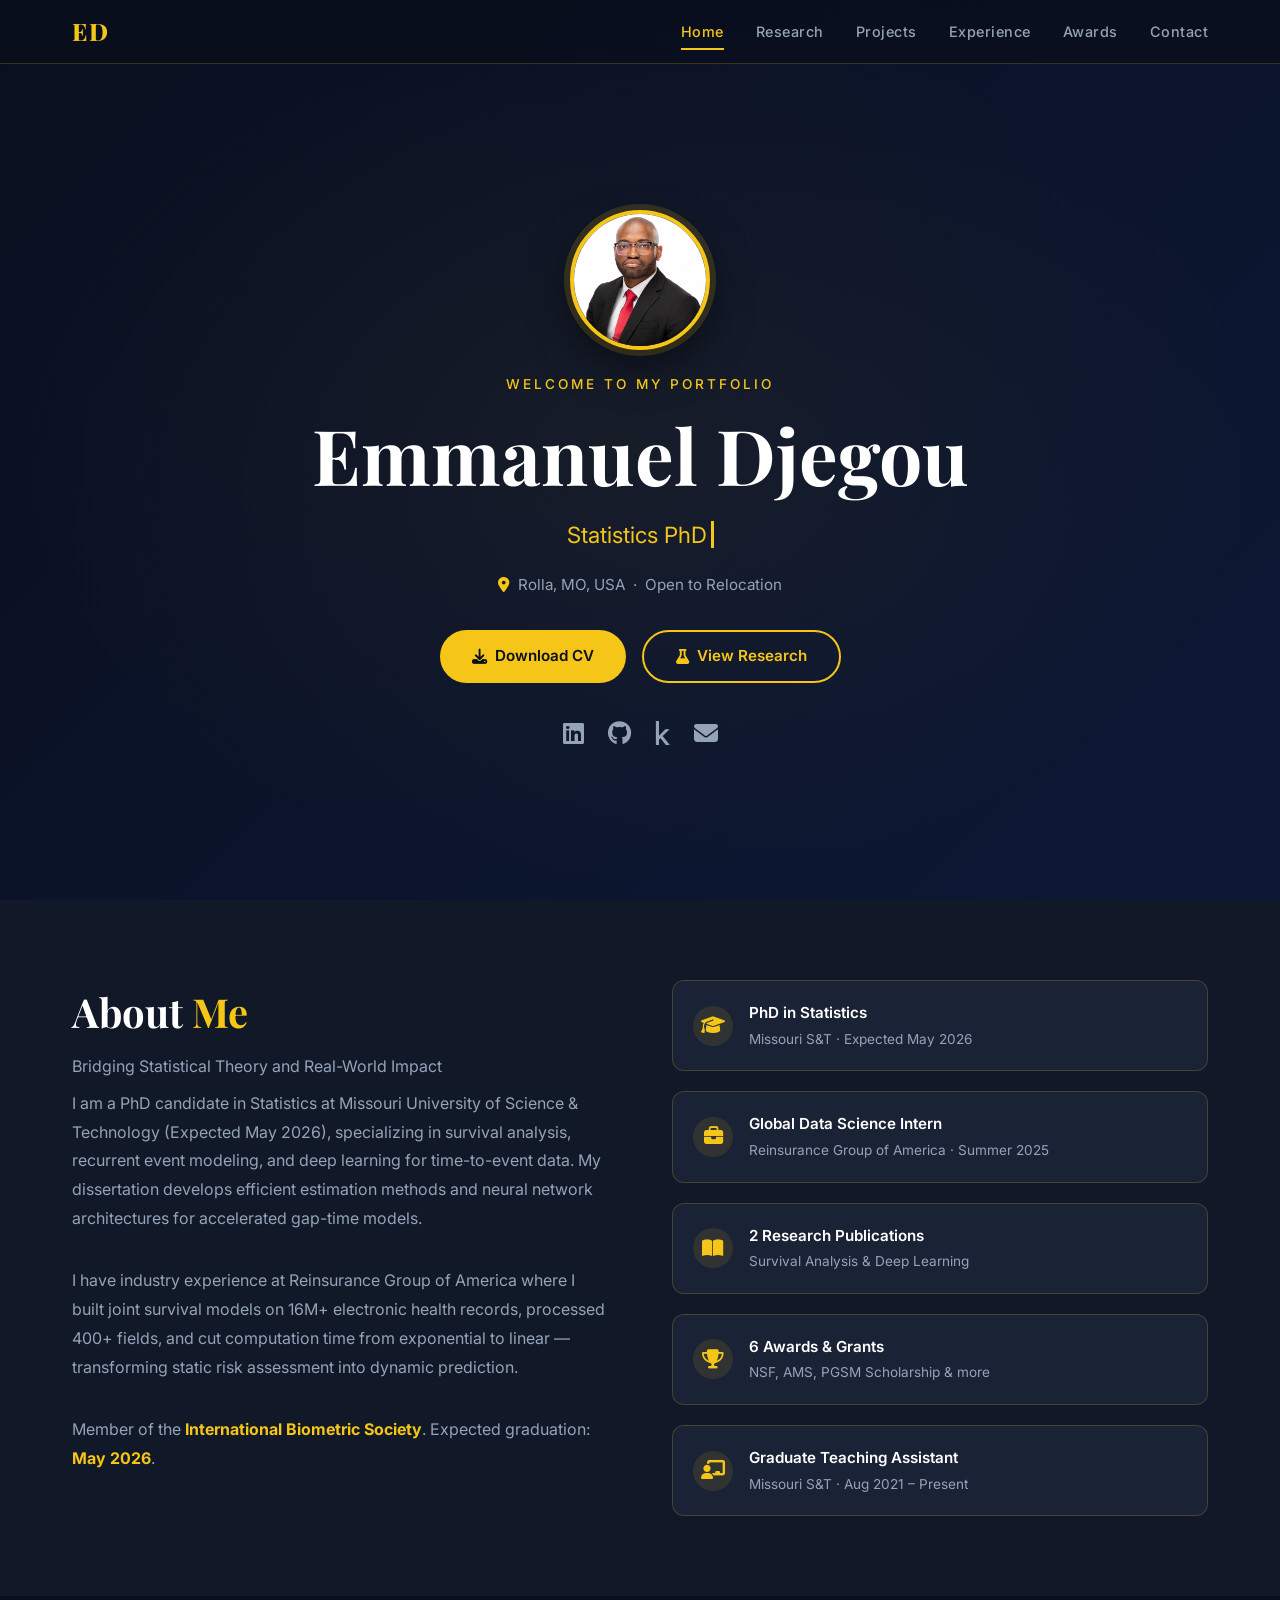
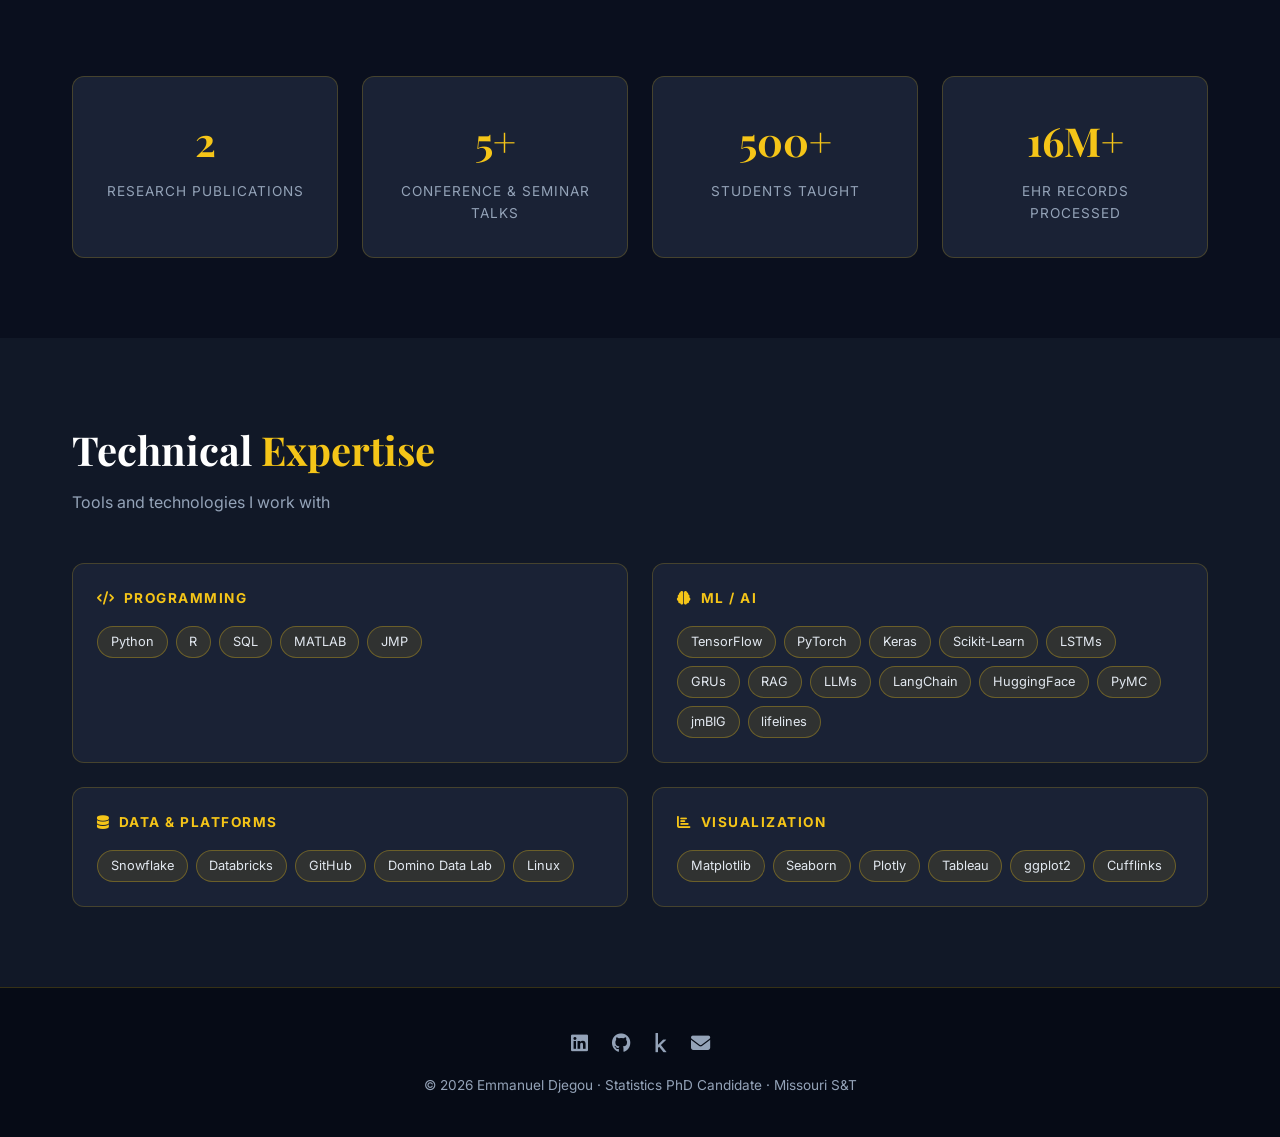
==== commit f1dc6465: "Restore profile photo in hero section only (remove duplicate from about section)" ====
--- a/index.html
+++ b/index.html
@@ -7,6 +7,7 @@
   <meta name="keywords" content="Emmanuel Djegou, Statistics, PhD, Survival Analysis, Deep Learning, Recurrent Events, Data Science, Missouri S&T">
   <meta property="og:title" content="Emmanuel Djegou | Statistics PhD & Data Scientist">
   <meta property="og:description" content="PhD candidate specializing in survival analysis, deep learning, and joint modeling for time-to-event data.">
+  <meta property="og:image" content="images/profile.jpg">
   <meta property="og:type" content="website">
   <title>Emmanuel Djegou | Statistics PhD &amp; Data Scientist</title>
   <link rel="preconnect" href="https://fonts.googleapis.com">
@@ -39,6 +40,9 @@
   <!-- HERO -->
   <section class="hero">
     <div class="hero-content">
+      <div class="hero-photo-wrapper">
+        <img src="images/profile.jpg" alt="Emmanuel Djegou" class="hero-photo">
+      </div>
       <p class="hero-eyebrow">Welcome to my portfolio</p>
       <h1 class="hero-name">Emmanuel Djegou</h1>
       <div class="hero-subtitle-wrapper">
@@ -208,4 +212,4 @@
 
   <script src="js/main.js"></script>
 </body>
-</html>+</html>
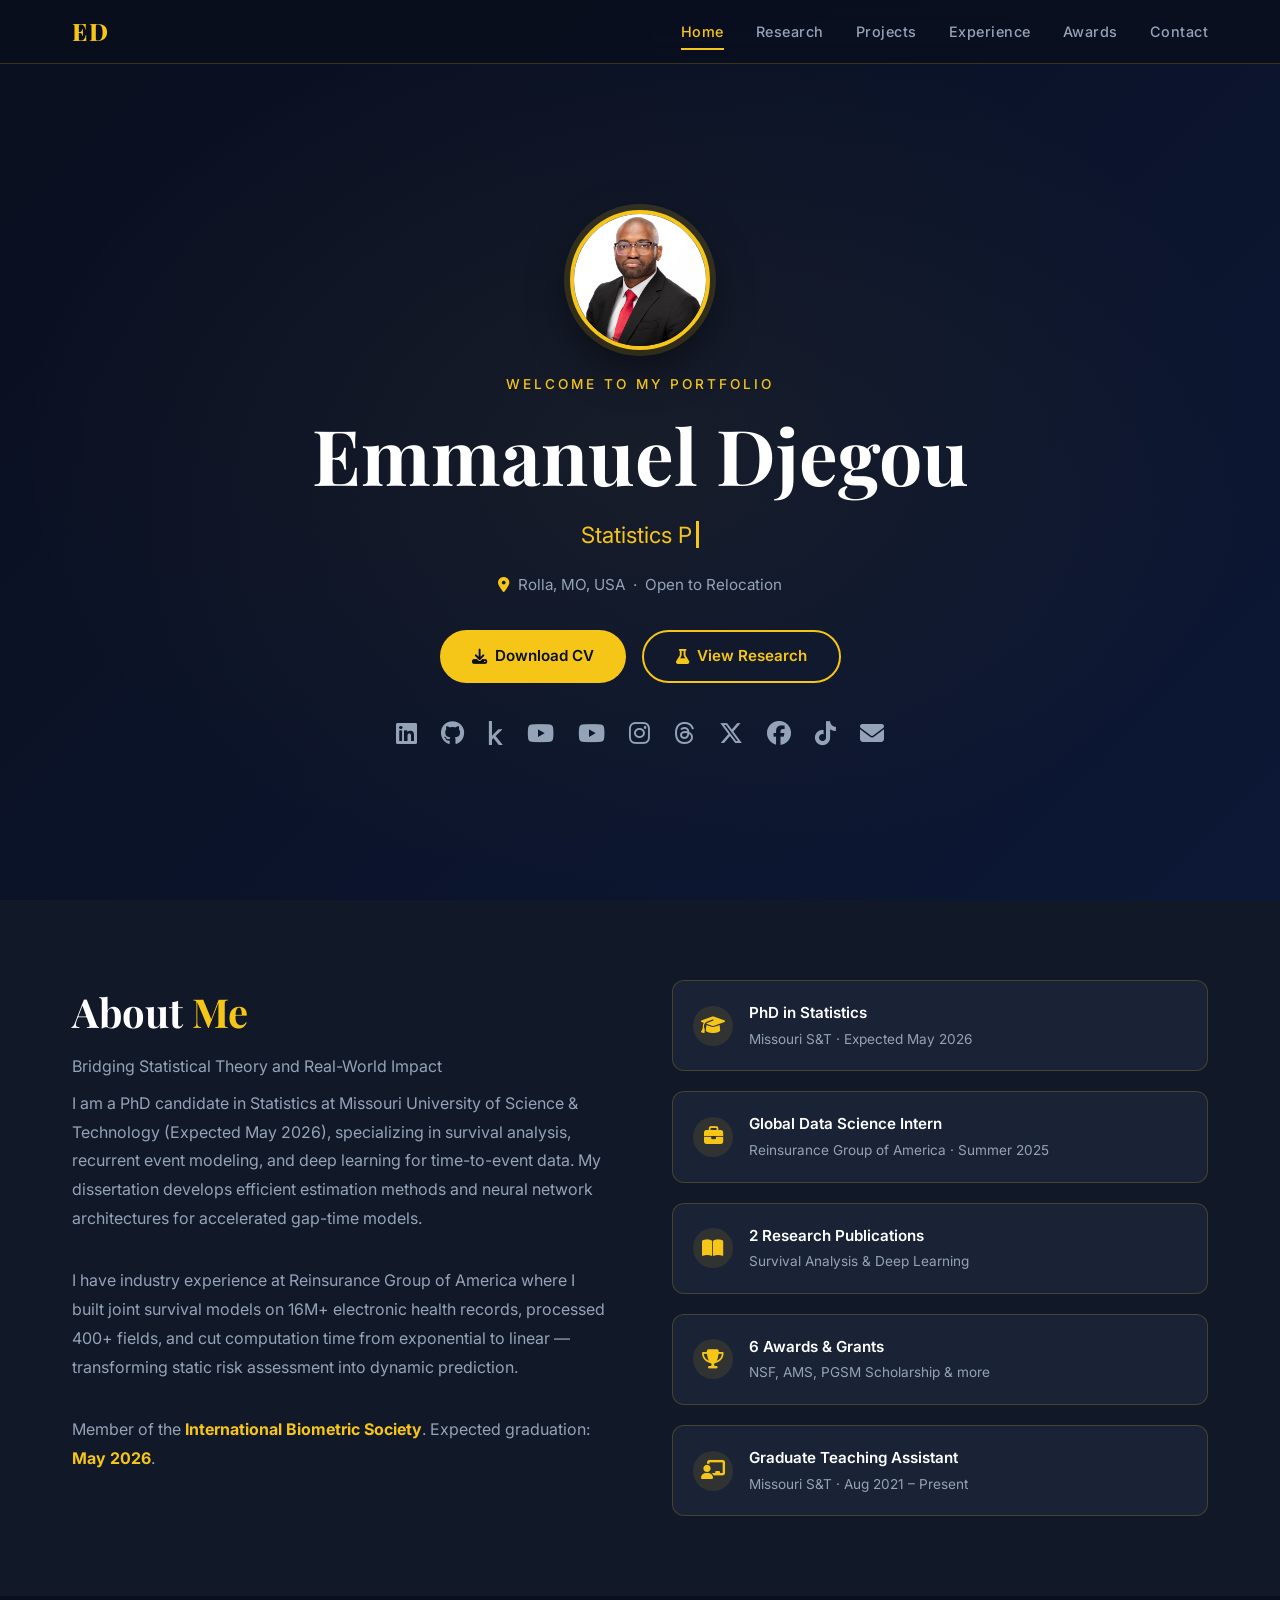
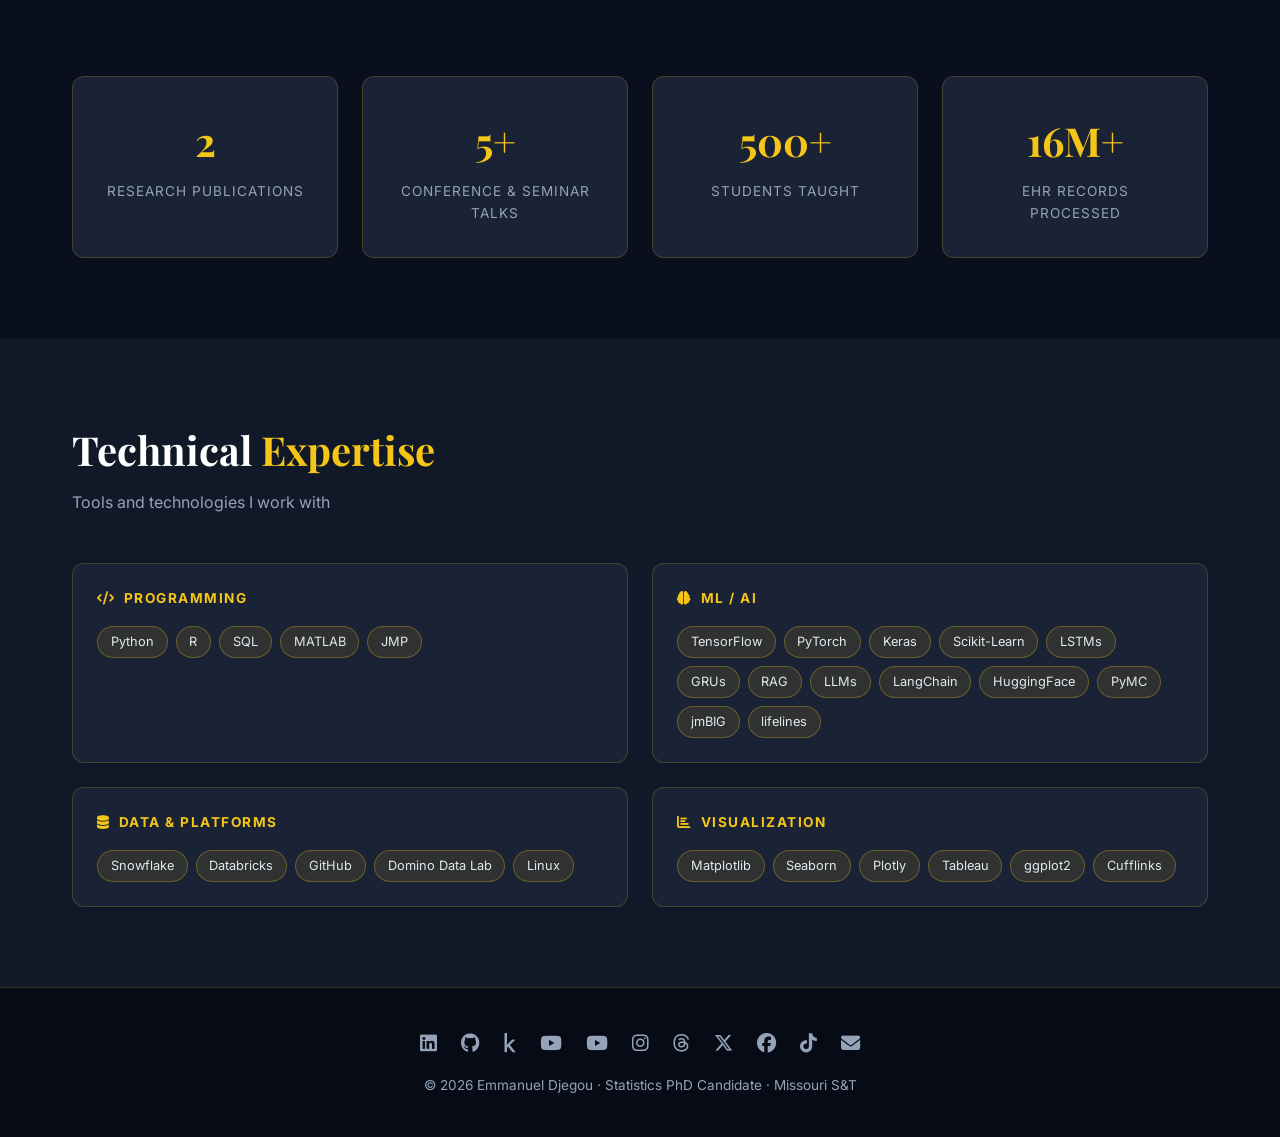
==== commit b9d069a3: "Update index.html file with new content." ====
--- a/index.html
+++ b/index.html
@@ -54,9 +54,16 @@
         <a href="research.html" class="btn-secondary"><i class="fas fa-flask"></i> View Research</a>
       </div>
       <div class="hero-social">
-        <a href="https://linkedin.com/in/emmanuel-djegou-5652b2254" target="_blank" rel="noopener" title="LinkedIn"><i class="fab fa-linkedin"></i></a>
+        <a href="https://www.linkedin.com/in/emmanuel-djegou-5652b2254/" target="_blank" rel="noopener" title="LinkedIn"><i class="fab fa-linkedin"></i></a>
         <a href="https://github.com/EmmanuelMasavoDjegou" target="_blank" rel="noopener" title="GitHub"><i class="fab fa-github"></i></a>
         <a href="https://www.kaggle.com/emmanueldjegou" target="_blank" rel="noopener" title="Kaggle"><i class="fab fa-kaggle"></i></a>
+        <a href="https://www.youtube.com/@EmmanuelDjegou44" target="_blank" rel="noopener" title="YouTube (English)"><i class="fab fa-youtube"></i></a>
+        <a href="https://youtube.com/@emmanueldjegoufrench?si=NLRr75OeWUKPDOxr" target="_blank" rel="noopener" title="YouTube (French)"><i class="fab fa-youtube"></i></a>
+        <a href="https://www.instagram.com/emmanuel.djegou.official/" target="_blank" rel="noopener" title="Instagram"><i class="fab fa-instagram"></i></a>
+        <a href="https://www.threads.com/@emmanuel.djegou.official" target="_blank" rel="noopener" title="Threads"><i class="fab fa-threads"></i></a>
+        <a href="https://x.com/EmmanuelDj95381" target="_blank" rel="noopener" title="X (Twitter)"><i class="fab fa-x-twitter"></i></a>
+        <a href="https://www.facebook.com/profile.php?id=61575435084025" target="_blank" rel="noopener" title="Facebook"><i class="fab fa-facebook"></i></a>
+        <a href="https://www.tiktok.com/@emmanuel.djegou.official" target="_blank" rel="noopener" title="TikTok"><i class="fab fa-tiktok"></i></a>
         <a href="mailto:emmanueldjegou5@gmail.com" title="Email"><i class="fas fa-envelope"></i></a>
       </div>
     </div>
@@ -202,14 +209,21 @@
   <!-- FOOTER -->
   <footer>
     <div class="footer-social">
-      <a href="https://linkedin.com/in/emmanuel-djegou-5652b2254" target="_blank" rel="noopener"><i class="fab fa-linkedin"></i></a>
-      <a href="https://github.com/EmmanuelMasavoDjegou" target="_blank" rel="noopener"><i class="fab fa-github"></i></a>
-      <a href="https://www.kaggle.com/emmanueldjegou" target="_blank" rel="noopener"><i class="fab fa-kaggle"></i></a>
-      <a href="mailto:emmanueldjegou5@gmail.com"><i class="fas fa-envelope"></i></a>
+      <a href="https://www.linkedin.com/in/emmanuel-djegou-5652b2254/" target="_blank" rel="noopener" title="LinkedIn"><i class="fab fa-linkedin"></i></a>
+      <a href="https://github.com/EmmanuelMasavoDjegou" target="_blank" rel="noopener" title="GitHub"><i class="fab fa-github"></i></a>
+      <a href="https://www.kaggle.com/emmanueldjegou" target="_blank" rel="noopener" title="Kaggle"><i class="fab fa-kaggle"></i></a>
+      <a href="https://www.youtube.com/@EmmanuelDjegou44" target="_blank" rel="noopener" title="YouTube (English)"><i class="fab fa-youtube"></i></a>
+      <a href="https://youtube.com/@emmanueldjegoufrench?si=NLRr75OeWUKPDOxr" target="_blank" rel="noopener" title="YouTube (French)"><i class="fab fa-youtube"></i></a>
+      <a href="https://www.instagram.com/emmanuel.djegou.official/" target="_blank" rel="noopener" title="Instagram"><i class="fab fa-instagram"></i></a>
+      <a href="https://www.threads.com/@emmanuel.djegou.official" target="_blank" rel="noopener" title="Threads"><i class="fab fa-threads"></i></a>
+      <a href="https://x.com/EmmanuelDj95381" target="_blank" rel="noopener" title="X (Twitter)"><i class="fab fa-x-twitter"></i></a>
+      <a href="https://www.facebook.com/profile.php?id=61575435084025" target="_blank" rel="noopener" title="Facebook"><i class="fab fa-facebook"></i></a>
+      <a href="https://www.tiktok.com/@emmanuel.djegou.official" target="_blank" rel="noopener" title="TikTok"><i class="fab fa-tiktok"></i></a>
+      <a href="mailto:emmanueldjegou5@gmail.com" title="Email"><i class="fas fa-envelope"></i></a>
     </div>
     <p>&copy; 2026 Emmanuel Djegou &middot; Statistics PhD Candidate &middot; Missouri S&amp;T</p>
   </footer>
 
   <script src="js/main.js"></script>
 </body>
-</html>
+</html>
